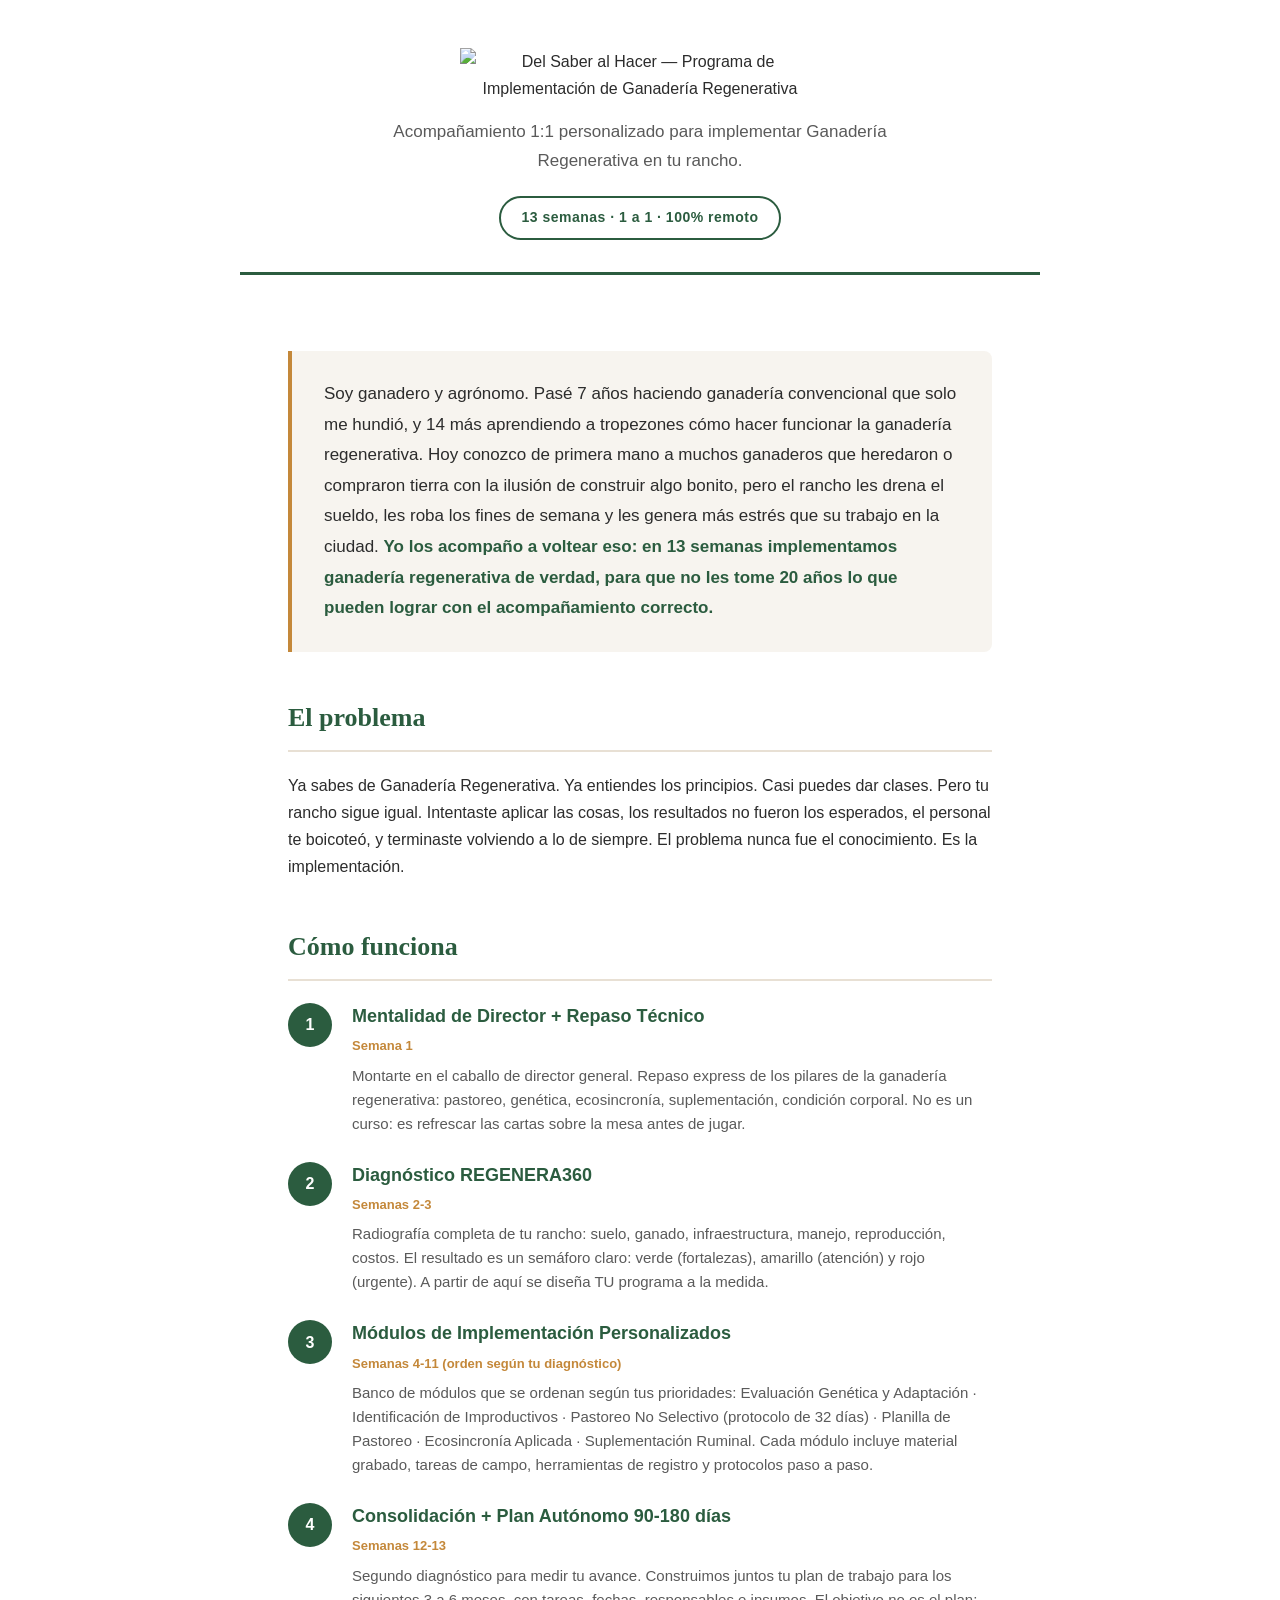
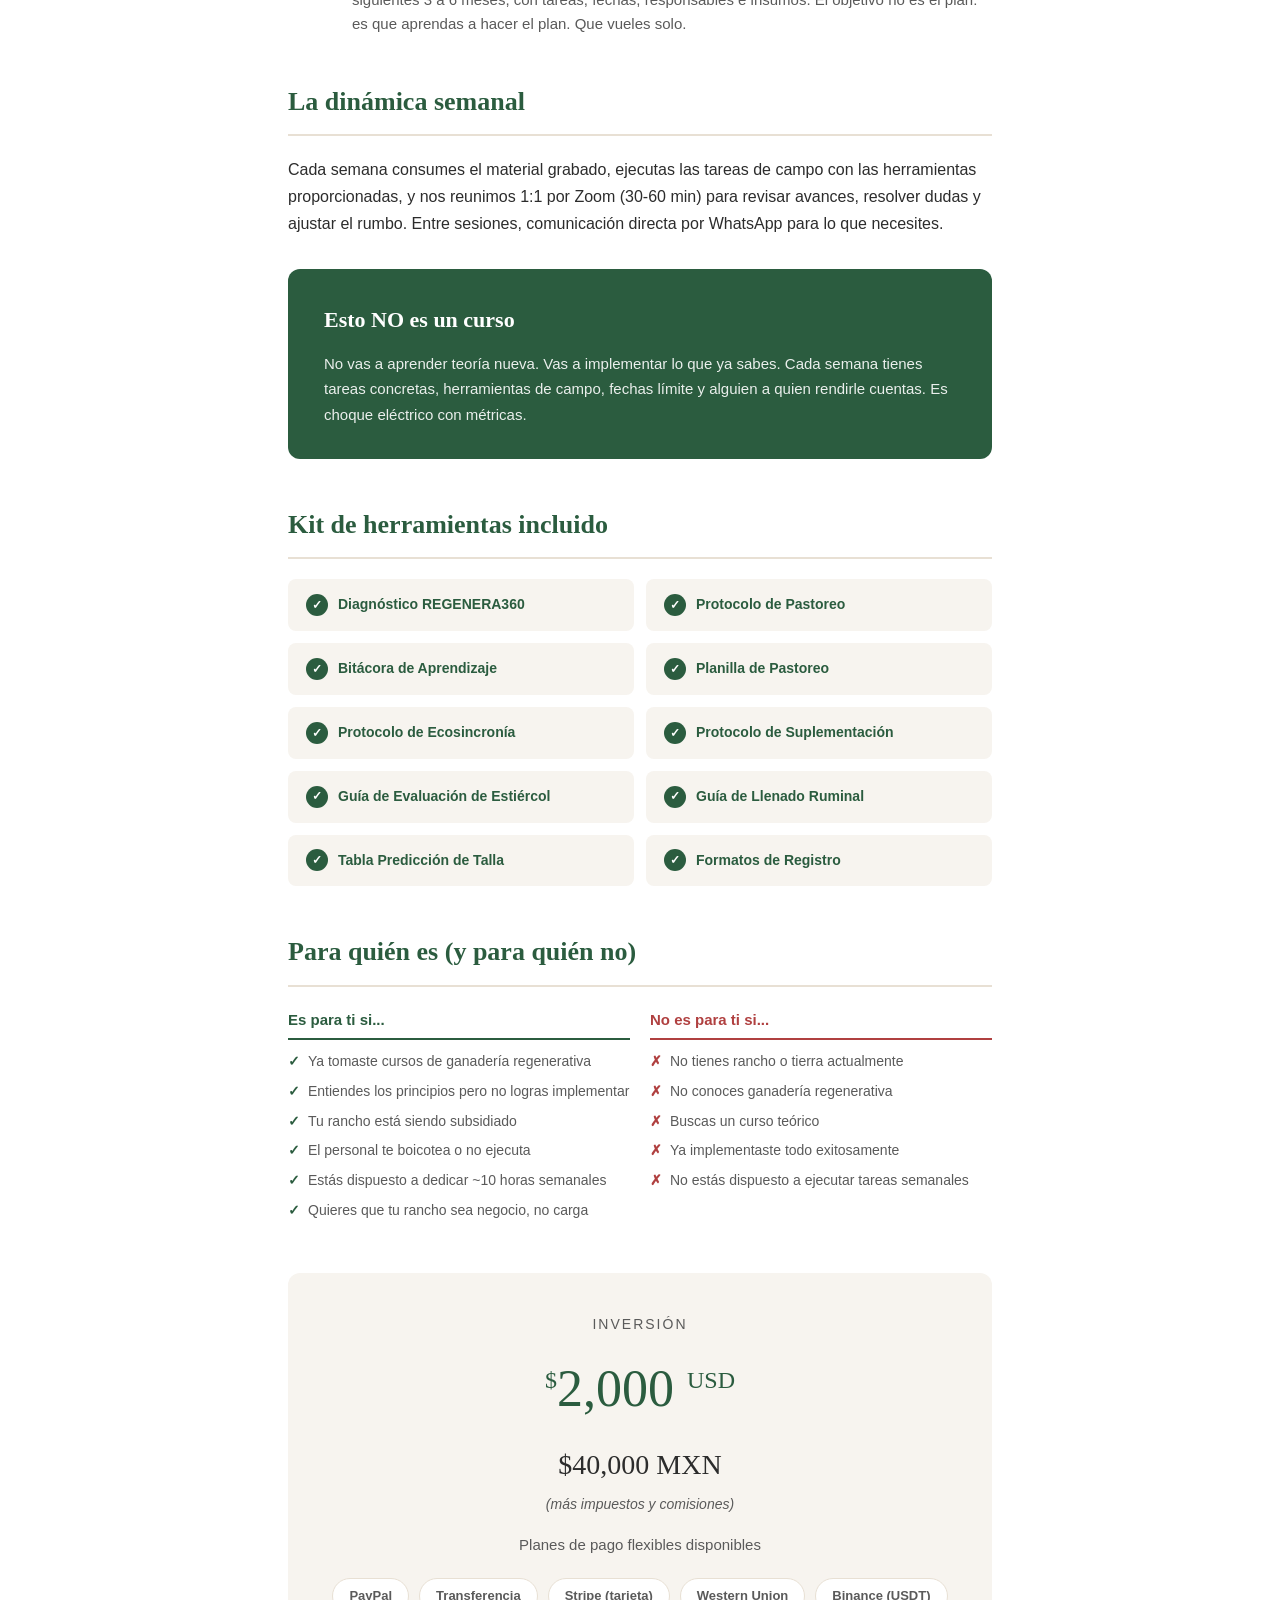
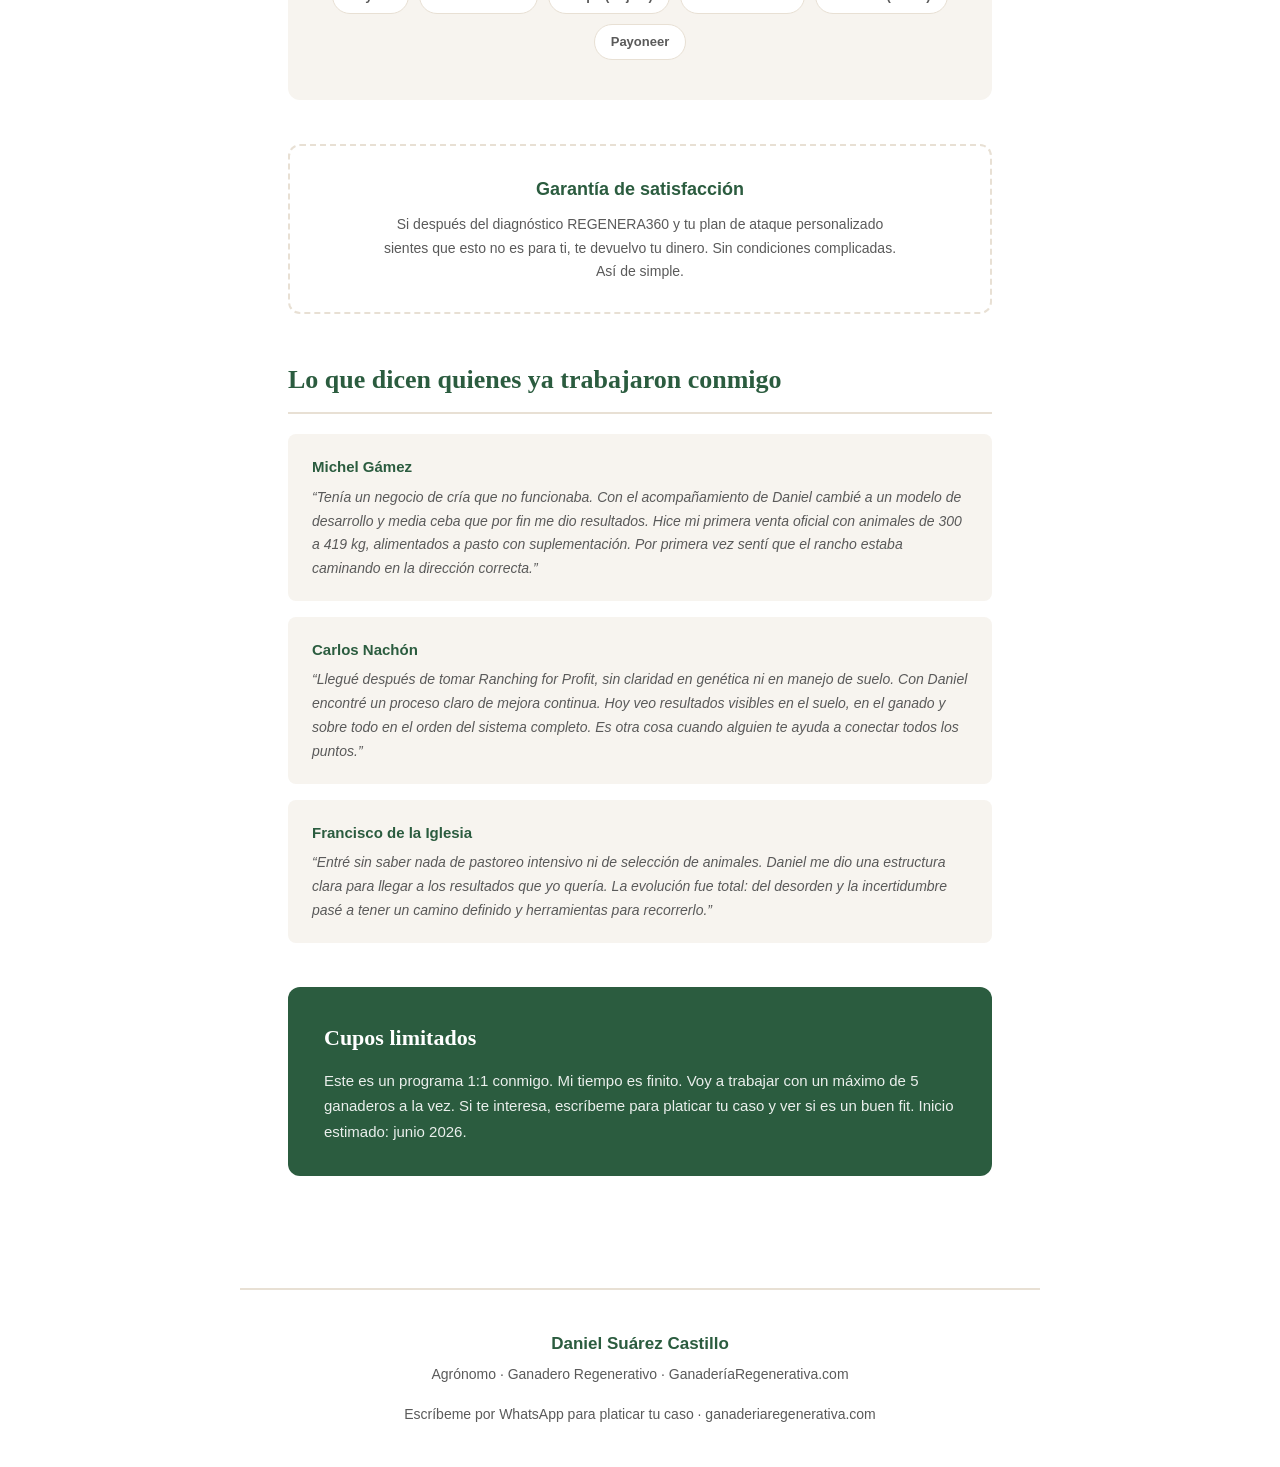
==== index.html @ 7843f55e "Rename Del_Saber_al_Hacer_Resumen_Programa.html to index.html" ====
<!DOCTYPE html>
<html lang="es">
<head>
<meta charset="UTF-8">
<meta name="viewport" content="width=device-width, initial-scale=1.0">
<title>Del Saber al Hacer — Resumen del Programa</title>
<style>
  :root {
    --green: #2B5C3F;
    --green-light: #3A7A54;
    --cream: #F7F4EF;
    --warm: #E8E0D4;
    --text: #2C2C2C;
    --text-light: #5A5A5A;
    --accent: #C4883A;
  }

  * { margin: 0; padding: 0; box-sizing: border-box; }

  body {
    font-family: 'Helvetica Neue', Helvetica, Arial, sans-serif;
    background: #fff;
    color: var(--text);
    line-height: 1.7;
    max-width: 800px;
    margin: 0 auto;
  }

  .hero {
    background: white;
    color: var(--text);
    padding: 48px 48px 32px;
    text-align: center;
    position: relative;
    overflow: hidden;
    border-bottom: 3px solid var(--green);
  }

  .hero-logo {
    margin-bottom: 16px;
  }

  .hero-logo img {
    max-width: 360px;
    width: 100%;
    height: auto;
  }

  .hero .subtitle {
    font-size: 17px;
    font-weight: 300;
    color: var(--text-light);
    max-width: 520px;
    margin: 0 auto;
  }

  .hero .badge {
    display: inline-block;
    margin-top: 20px;
    padding: 8px 20px;
    border: 2px solid var(--green);
    border-radius: 100px;
    font-size: 14px;
    font-weight: 600;
    letter-spacing: 0.5px;
    color: var(--green);
  }

  .content { padding: 48px; }

  h2 {
    font-family: Georgia, 'Times New Roman', serif;
    font-size: 26px;
    color: var(--green);
    margin-bottom: 20px;
    padding-bottom: 10px;
    border-bottom: 2px solid var(--warm);
  }

  .section { margin-bottom: 44px; }

  .pitch {
    background: var(--cream);
    border-left: 4px solid var(--accent);
    padding: 28px 32px;
    margin: 28px 0;
    border-radius: 0 8px 8px 0;
    font-size: 17px;
    line-height: 1.8;
    color: var(--text);
  }

  .pitch strong { color: var(--green); }

  .module {
    display: flex;
    gap: 20px;
    margin-bottom: 24px;
    align-items: flex-start;
  }

  .module-num {
    flex-shrink: 0;
    width: 44px;
    height: 44px;
    background: var(--green);
    color: white;
    border-radius: 50%;
    display: flex;
    align-items: center;
    justify-content: center;
    font-weight: 700;
    font-size: 16px;
    margin-top: 2px;
  }

  .module-content h3 { font-size: 18px; font-weight: 700; color: var(--green); margin-bottom: 4px; }
  .module-content .weeks { font-size: 13px; color: var(--accent); font-weight: 600; margin-bottom: 6px; }
  .module-content p { font-size: 15px; color: var(--text-light); line-height: 1.6; }

  .tools-grid { display: grid; grid-template-columns: 1fr 1fr; gap: 12px; margin-top: 16px; }

  .tool-item {
    background: var(--cream);
    padding: 14px 18px;
    border-radius: 8px;
    font-size: 14px;
    font-weight: 600;
    color: var(--green);
    display: flex;
    align-items: center;
    gap: 10px;
  }

  .tool-item::before {
    content: '✓';
    flex-shrink: 0;
    width: 22px;
    height: 22px;
    background: var(--green);
    color: white;
    border-radius: 50%;
    display: flex;
    align-items: center;
    justify-content: center;
    font-size: 12px;
  }

  .highlight-box {
    background: var(--green);
    color: white;
    padding: 32px 36px;
    border-radius: 12px;
    margin: 32px 0;
  }

  .highlight-box h3 { font-family: Georgia, 'Times New Roman', serif; font-size: 22px; margin-bottom: 12px; }
  .highlight-box p { font-size: 15px; line-height: 1.7; opacity: 0.9; }

  .price-section {
    text-align: center;
    padding: 40px 32px;
    background: var(--cream);
    border-radius: 12px;
    margin: 32px 0;
  }

  .price-section .label { font-size: 14px; text-transform: uppercase; letter-spacing: 2px; color: var(--text-light); margin-bottom: 8px; }
  .price-section .price { font-family: Georgia, 'Times New Roman', serif; font-size: 52px; color: var(--green); margin-bottom: 8px; }
  .price-section .price span { font-size: 24px; vertical-align: super; }
  .price-section .price-alt { font-family: Georgia, 'Times New Roman', serif; font-size: 28px; color: var(--text); margin-bottom: 4px; }
  .price-section .note-tax { font-size: 14px; color: var(--text-light); font-style: italic; margin-bottom: 16px; }
  .price-section .note { font-size: 15px; color: var(--text-light); margin-bottom: 20px; }

  .payment-methods { display: flex; flex-wrap: wrap; justify-content: center; gap: 10px; margin-top: 16px; }
  .payment-methods span { background: white; padding: 6px 16px; border-radius: 100px; font-size: 13px; font-weight: 600; color: var(--text-light); border: 1px solid var(--warm); }

  .guarantee { text-align: center; padding: 28px; border: 2px dashed var(--warm); border-radius: 12px; margin: 28px 0; }
  .guarantee h3 { color: var(--green); font-size: 18px; margin-bottom: 8px; }
  .guarantee p { font-size: 14px; color: var(--text-light); max-width: 520px; margin: 0 auto; }

  .testimonial { padding: 20px 24px; background: var(--cream); border-radius: 8px; margin-bottom: 16px; }
  .testimonial .name { font-weight: 700; color: var(--green); margin-bottom: 6px; font-size: 15px; }
  .testimonial p { font-size: 14px; color: var(--text-light); font-style: italic; line-height: 1.7; }

  .footer { text-align: center; padding: 40px 48px; border-top: 2px solid var(--warm); margin-top: 20px; }
  .footer .author { font-weight: 700; font-size: 17px; color: var(--green); }
  .footer .role { font-size: 14px; color: var(--text-light); margin-top: 4px; }
  .footer .contact { margin-top: 16px; font-size: 14px; color: var(--text-light); }

  .for-whom { display: grid; grid-template-columns: 1fr 1fr; gap: 20px; margin-top: 16px; }
  .for-whom-col h4 { font-size: 15px; font-weight: 700; margin-bottom: 10px; padding-bottom: 6px; }
  .for-whom-col.yes h4 { color: var(--green); border-bottom: 2px solid var(--green); }
  .for-whom-col.no h4 { color: #B04040; border-bottom: 2px solid #B04040; }
  .for-whom-col li { font-size: 14px; color: var(--text-light); margin-bottom: 6px; list-style: none; padding-left: 20px; position: relative; }
  .for-whom-col.yes li::before { content: '✓'; position: absolute; left: 0; color: var(--green); font-weight: 700; }
  .for-whom-col.no li::before { content: '✗'; position: absolute; left: 0; color: #B04040; font-weight: 700; }
</style>
</head>
<body>

<div class="hero">
  <div class="hero-logo">
    <img src="logo_del_saber_al_hacer.jpg" alt="Del Saber al Hacer — Programa de Implementación de Ganadería Regenerativa">
  </div>
  <div class="subtitle">Acompañamiento 1:1 personalizado para implementar Ganadería Regenerativa en tu rancho.</div>
  <div class="badge">13 semanas · 1 a 1 · 100% remoto</div>
</div>

<div class="content">

  <div class="section">
    <div class="pitch">
      Soy ganadero y agrónomo. Pasé 7 años haciendo ganadería convencional que solo me hundió, y 14 más aprendiendo a tropezones cómo hacer funcionar la ganadería regenerativa. Hoy conozco de primera mano a muchos ganaderos que heredaron o compraron tierra con la ilusión de construir algo bonito, pero el rancho les drena el sueldo, les roba los fines de semana y les genera más estrés que su trabajo en la ciudad. <strong>Yo los acompaño a voltear eso: en 13 semanas implementamos ganadería regenerativa de verdad, para que no les tome 20 años lo que pueden lograr con el acompañamiento correcto.</strong>
    </div>
  </div>

  <div class="section">
    <h2>El problema</h2>
    <p>Ya sabes de Ganadería Regenerativa. Ya entiendes los principios. Casi puedes dar clases. Pero tu rancho sigue igual. Intentaste aplicar las cosas, los resultados no fueron los esperados, el personal te boicoteó, y terminaste volviendo a lo de siempre. El problema nunca fue el conocimiento. Es la implementación.</p>
  </div>

  <div class="section">
    <h2>Cómo funciona</h2>

    <div class="module">
      <div class="module-num">1</div>
      <div class="module-content">
        <h3>Mentalidad de Director + Repaso Técnico</h3>
        <div class="weeks">Semana 1</div>
        <p>Montarte en el caballo de director general. Repaso express de los pilares de la ganadería regenerativa: pastoreo, genética, ecosincronía, suplementación, condición corporal. No es un curso: es refrescar las cartas sobre la mesa antes de jugar.</p>
      </div>
    </div>

    <div class="module">
      <div class="module-num">2</div>
      <div class="module-content">
        <h3>Diagnóstico REGENERA360</h3>
        <div class="weeks">Semanas 2-3</div>
        <p>Radiografía completa de tu rancho: suelo, ganado, infraestructura, manejo, reproducción, costos. El resultado es un semáforo claro: verde (fortalezas), amarillo (atención) y rojo (urgente). A partir de aquí se diseña TU programa a la medida.</p>
      </div>
    </div>

    <div class="module">
      <div class="module-num">3</div>
      <div class="module-content">
        <h3>Módulos de Implementación Personalizados</h3>
        <div class="weeks">Semanas 4-11 (orden según tu diagnóstico)</div>
        <p>Banco de módulos que se ordenan según tus prioridades: Evaluación Genética y Adaptación · Identificación de Improductivos · Pastoreo No Selectivo (protocolo de 32 días) · Planilla de Pastoreo · Ecosincronía Aplicada · Suplementación Ruminal. Cada módulo incluye material grabado, tareas de campo, herramientas de registro y protocolos paso a paso.</p>
      </div>
    </div>

    <div class="module">
      <div class="module-num">4</div>
      <div class="module-content">
        <h3>Consolidación + Plan Autónomo 90-180 días</h3>
        <div class="weeks">Semanas 12-13</div>
        <p>Segundo diagnóstico para medir tu avance. Construimos juntos tu plan de trabajo para los siguientes 3 a 6 meses, con tareas, fechas, responsables e insumos. El objetivo no es el plan: es que aprendas a hacer el plan. Que vueles solo.</p>
      </div>
    </div>
  </div>

  <div class="section">
    <h2>La dinámica semanal</h2>
    <p style="margin-bottom:16px;">Cada semana consumes el material grabado, ejecutas las tareas de campo con las herramientas proporcionadas, y nos reunimos 1:1 por Zoom (30-60 min) para revisar avances, resolver dudas y ajustar el rumbo. Entre sesiones, comunicación directa por WhatsApp para lo que necesites.</p>
    
    <div class="highlight-box">
      <h3>Esto NO es un curso</h3>
      <p>No vas a aprender teoría nueva. Vas a implementar lo que ya sabes. Cada semana tienes tareas concretas, herramientas de campo, fechas límite y alguien a quien rendirle cuentas. Es choque eléctrico con métricas.</p>
    </div>
  </div>

  <div class="section">
    <h2>Kit de herramientas incluido</h2>
    <div class="tools-grid">
      <div class="tool-item">Diagnóstico REGENERA360</div>
      <div class="tool-item">Protocolo de Pastoreo</div>
      <div class="tool-item">Bitácora de Aprendizaje</div>
      <div class="tool-item">Planilla de Pastoreo</div>
      <div class="tool-item">Protocolo de Ecosincronía</div>
      <div class="tool-item">Protocolo de Suplementación</div>
      <div class="tool-item">Guía de Evaluación de Estiércol</div>
      <div class="tool-item">Guía de Llenado Ruminal</div>
      <div class="tool-item">Tabla Predicción de Talla</div>
      <div class="tool-item">Formatos de Registro</div>
    </div>
  </div>

  <div class="section">
    <h2>Para quién es (y para quién no)</h2>
    <div class="for-whom">
      <div class="for-whom-col yes">
        <h4>Es para ti si...</h4>
        <ul>
          <li>Ya tomaste cursos de ganadería regenerativa</li>
          <li>Entiendes los principios pero no logras implementar</li>
          <li>Tu rancho está siendo subsidiado</li>
          <li>El personal te boicotea o no ejecuta</li>
          <li>Estás dispuesto a dedicar ~10 horas semanales</li>
          <li>Quieres que tu rancho sea negocio, no carga</li>
        </ul>
      </div>
      <div class="for-whom-col no">
        <h4>No es para ti si...</h4>
        <ul>
          <li>No tienes rancho o tierra actualmente</li>
          <li>No conoces ganadería regenerativa</li>
          <li>Buscas un curso teórico</li>
          <li>Ya implementaste todo exitosamente</li>
          <li>No estás dispuesto a ejecutar tareas semanales</li>
        </ul>
      </div>
    </div>
  </div>

  <div class="section">
    <div class="price-section">
      <div class="label">Inversión</div>
      <div class="price"><span>$</span>2,000 <span>USD</span></div>
      <div class="price-alt">$40,000 MXN</div>
      <div class="note-tax">(más impuestos y comisiones)</div>
      <div class="note">Planes de pago flexibles disponibles</div>
      <div class="payment-methods">
        <span>PayPal</span>
        <span>Transferencia</span>
        <span>Stripe (tarjeta)</span>
        <span>Western Union</span>
        <span>Binance (USDT)</span>
        <span>Payoneer</span>
      </div>
    </div>
  </div>

  <div class="section">
    <div class="guarantee">
      <h3>Garantía de satisfacción</h3>
      <p>Si después del diagnóstico REGENERA360 y tu plan de ataque personalizado sientes que esto no es para ti, te devuelvo tu dinero. Sin condiciones complicadas. Así de simple.</p>
    </div>
  </div>

  <div class="section">
    <h2>Lo que dicen quienes ya trabajaron conmigo</h2>
    <div class="testimonial">
      <div class="name">Michel Gámez</div>
      <p>&ldquo;Tenía un negocio de cría que no funcionaba. Con el acompañamiento de Daniel cambié a un modelo de desarrollo y media ceba que por fin me dio resultados. Hice mi primera venta oficial con animales de 300 a 419 kg, alimentados a pasto con suplementación. Por primera vez sentí que el rancho estaba caminando en la dirección correcta.&rdquo;</p>
    </div>
    <div class="testimonial">
      <div class="name">Carlos Nachón</div>
      <p>&ldquo;Llegué después de tomar Ranching for Profit, sin claridad en genética ni en manejo de suelo. Con Daniel encontré un proceso claro de mejora continua. Hoy veo resultados visibles en el suelo, en el ganado y sobre todo en el orden del sistema completo. Es otra cosa cuando alguien te ayuda a conectar todos los puntos.&rdquo;</p>
    </div>
    <div class="testimonial">
      <div class="name">Francisco de la Iglesia</div>
      <p>&ldquo;Entré sin saber nada de pastoreo intensivo ni de selección de animales. Daniel me dio una estructura clara para llegar a los resultados que yo quería. La evolución fue total: del desorden y la incertidumbre pasé a tener un camino definido y herramientas para recorrerlo.&rdquo;</p>
    </div>
  </div>

  <div class="section">
    <div class="highlight-box">
      <h3>Cupos limitados</h3>
      <p>Este es un programa 1:1 conmigo. Mi tiempo es finito. Voy a trabajar con un máximo de 5 ganaderos a la vez. Si te interesa, escríbeme para platicar tu caso y ver si es un buen fit. Inicio estimado: junio 2026.</p>
    </div>
  </div>

</div>

<div class="footer">
  <div class="author">Daniel Suárez Castillo</div>
  <div class="role">Agrónomo · Ganadero Regenerativo · GanaderíaRegenerativa.com</div>
  <div class="contact">Escríbeme por WhatsApp para platicar tu caso · ganaderiaregenerativa.com</div>
</div>

</body>
</html>
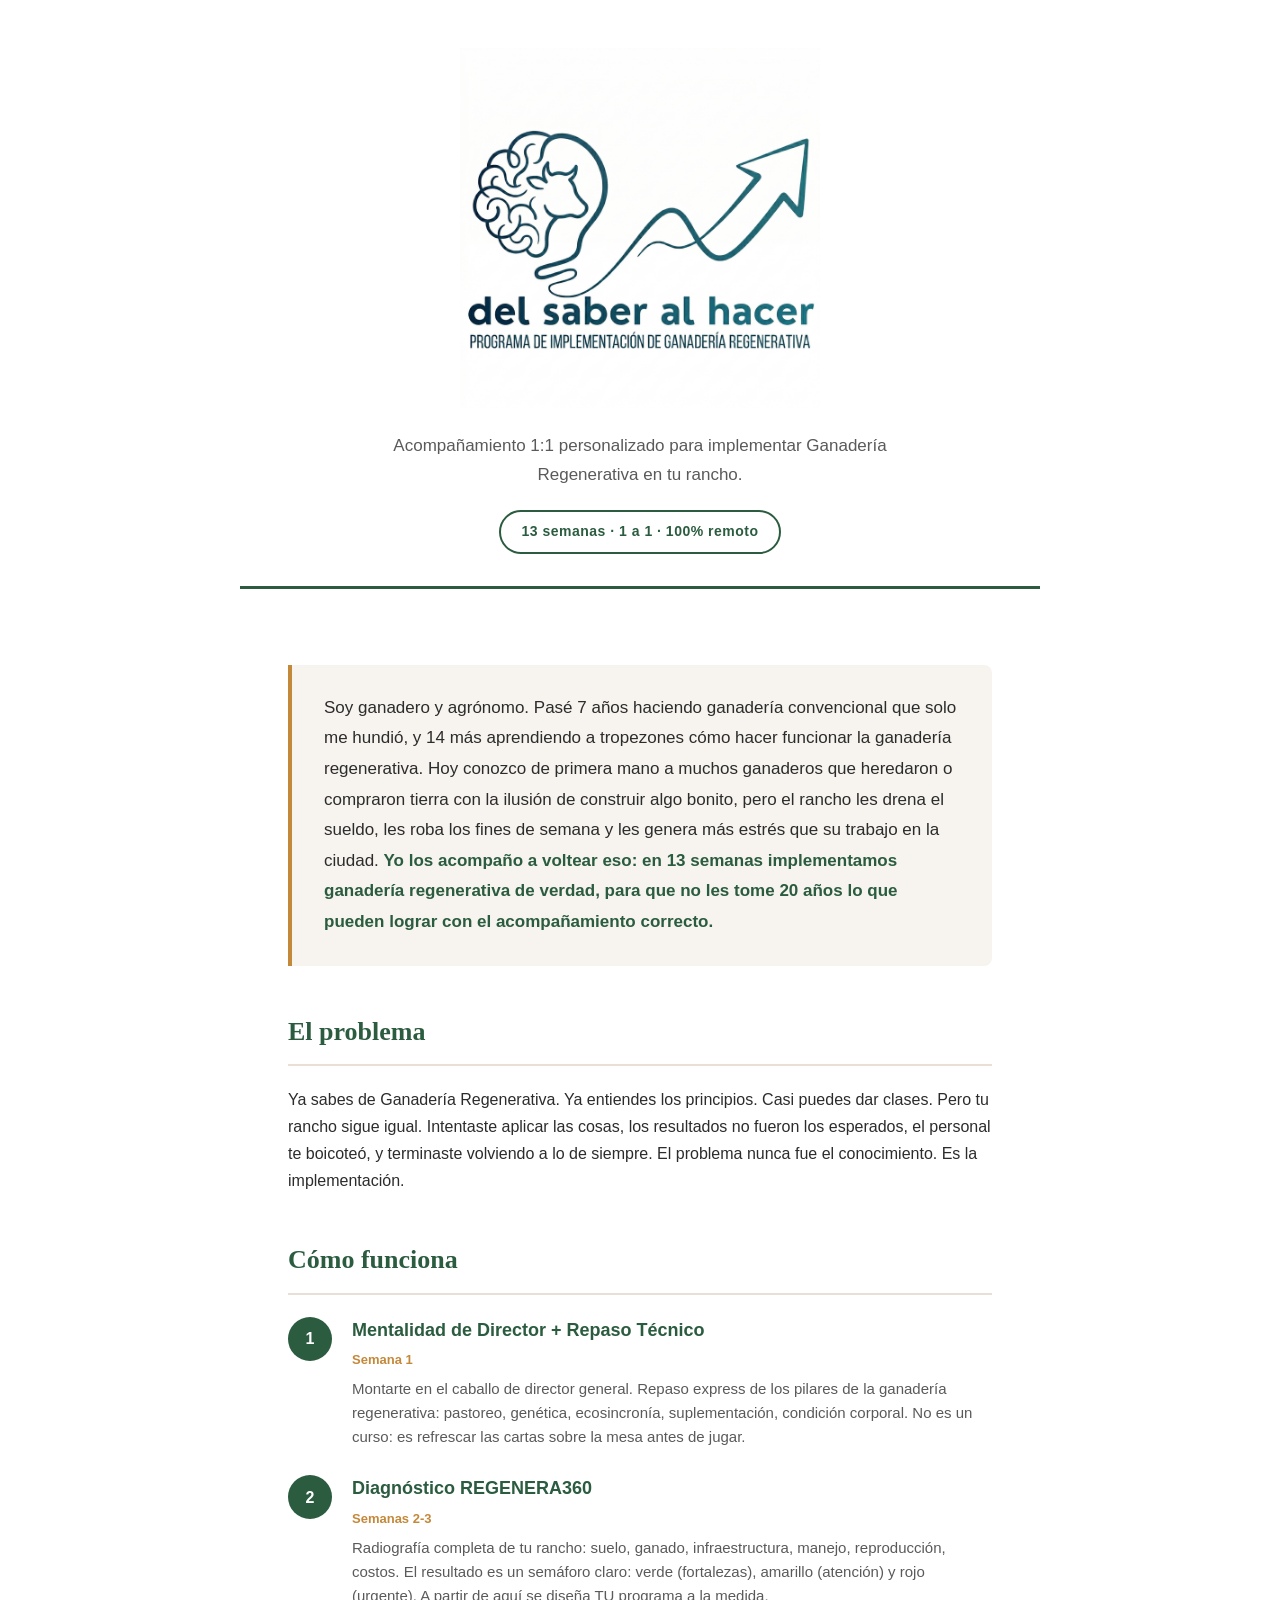
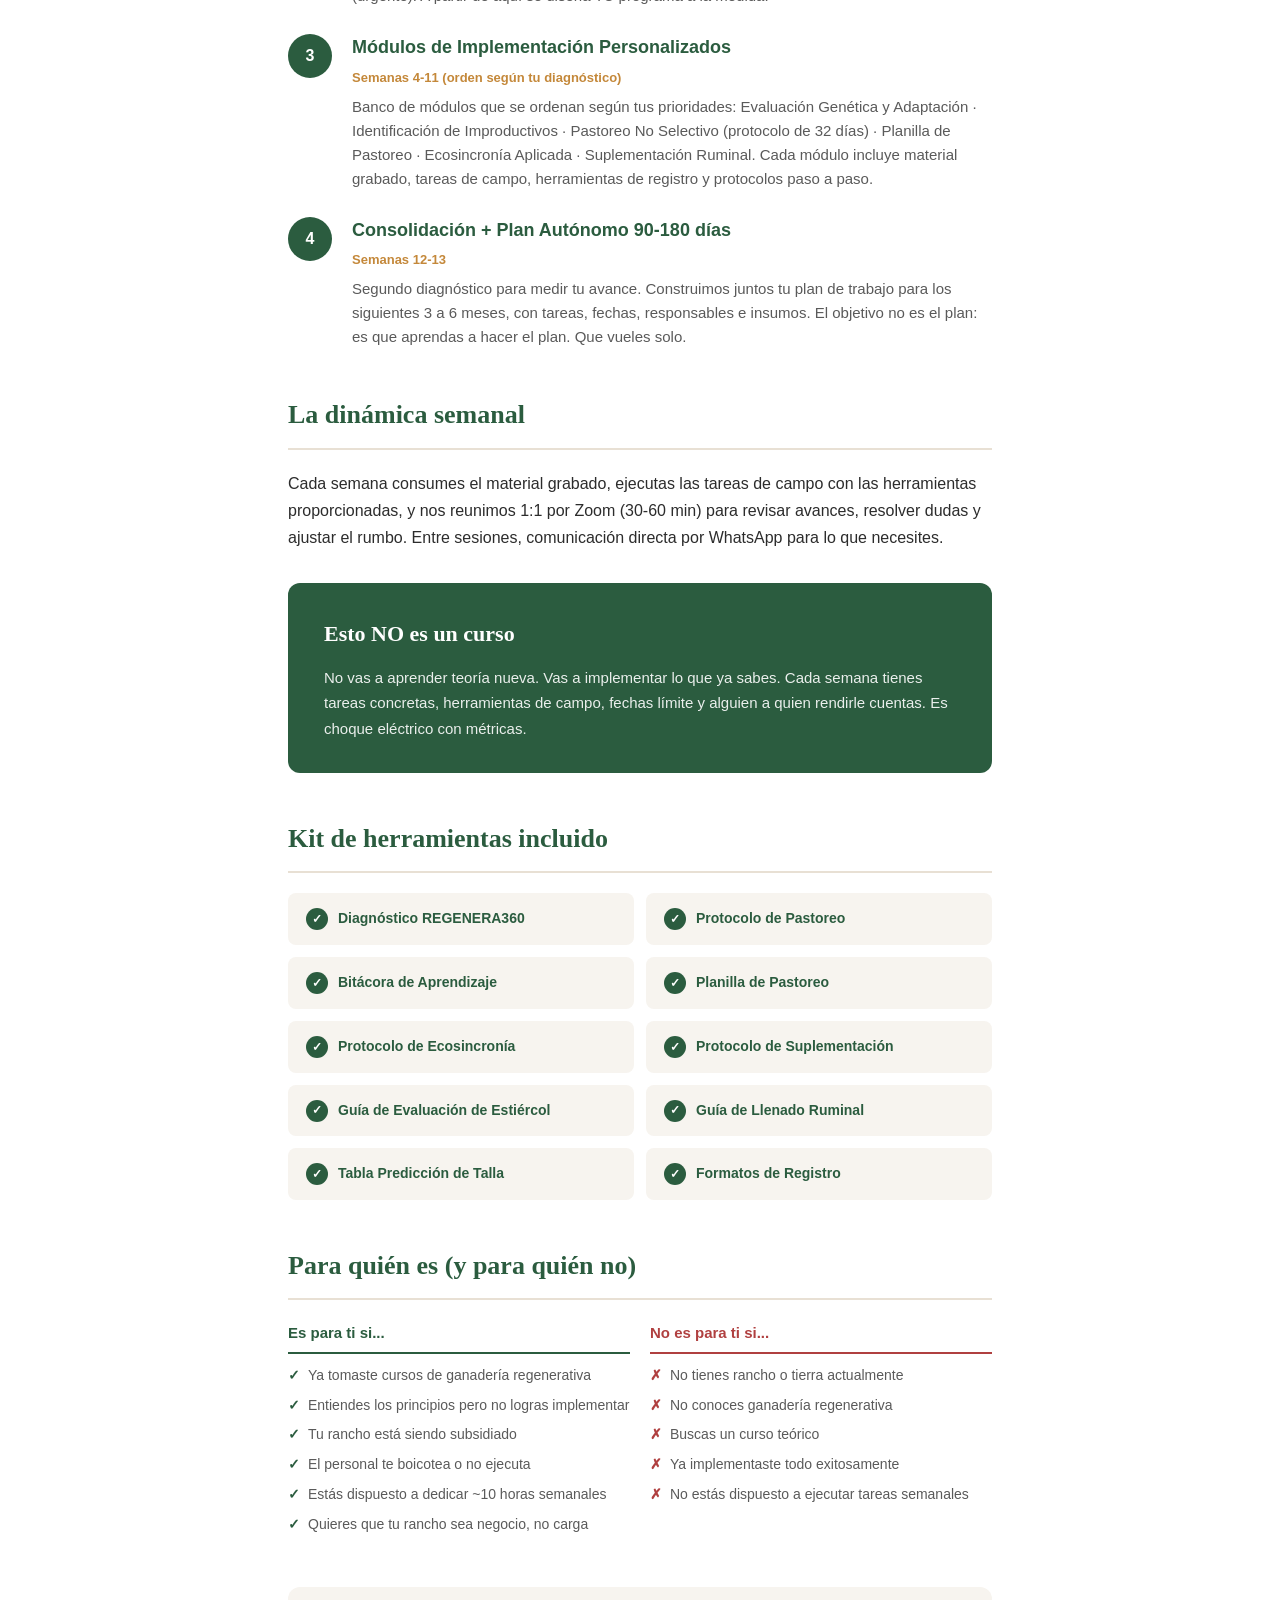
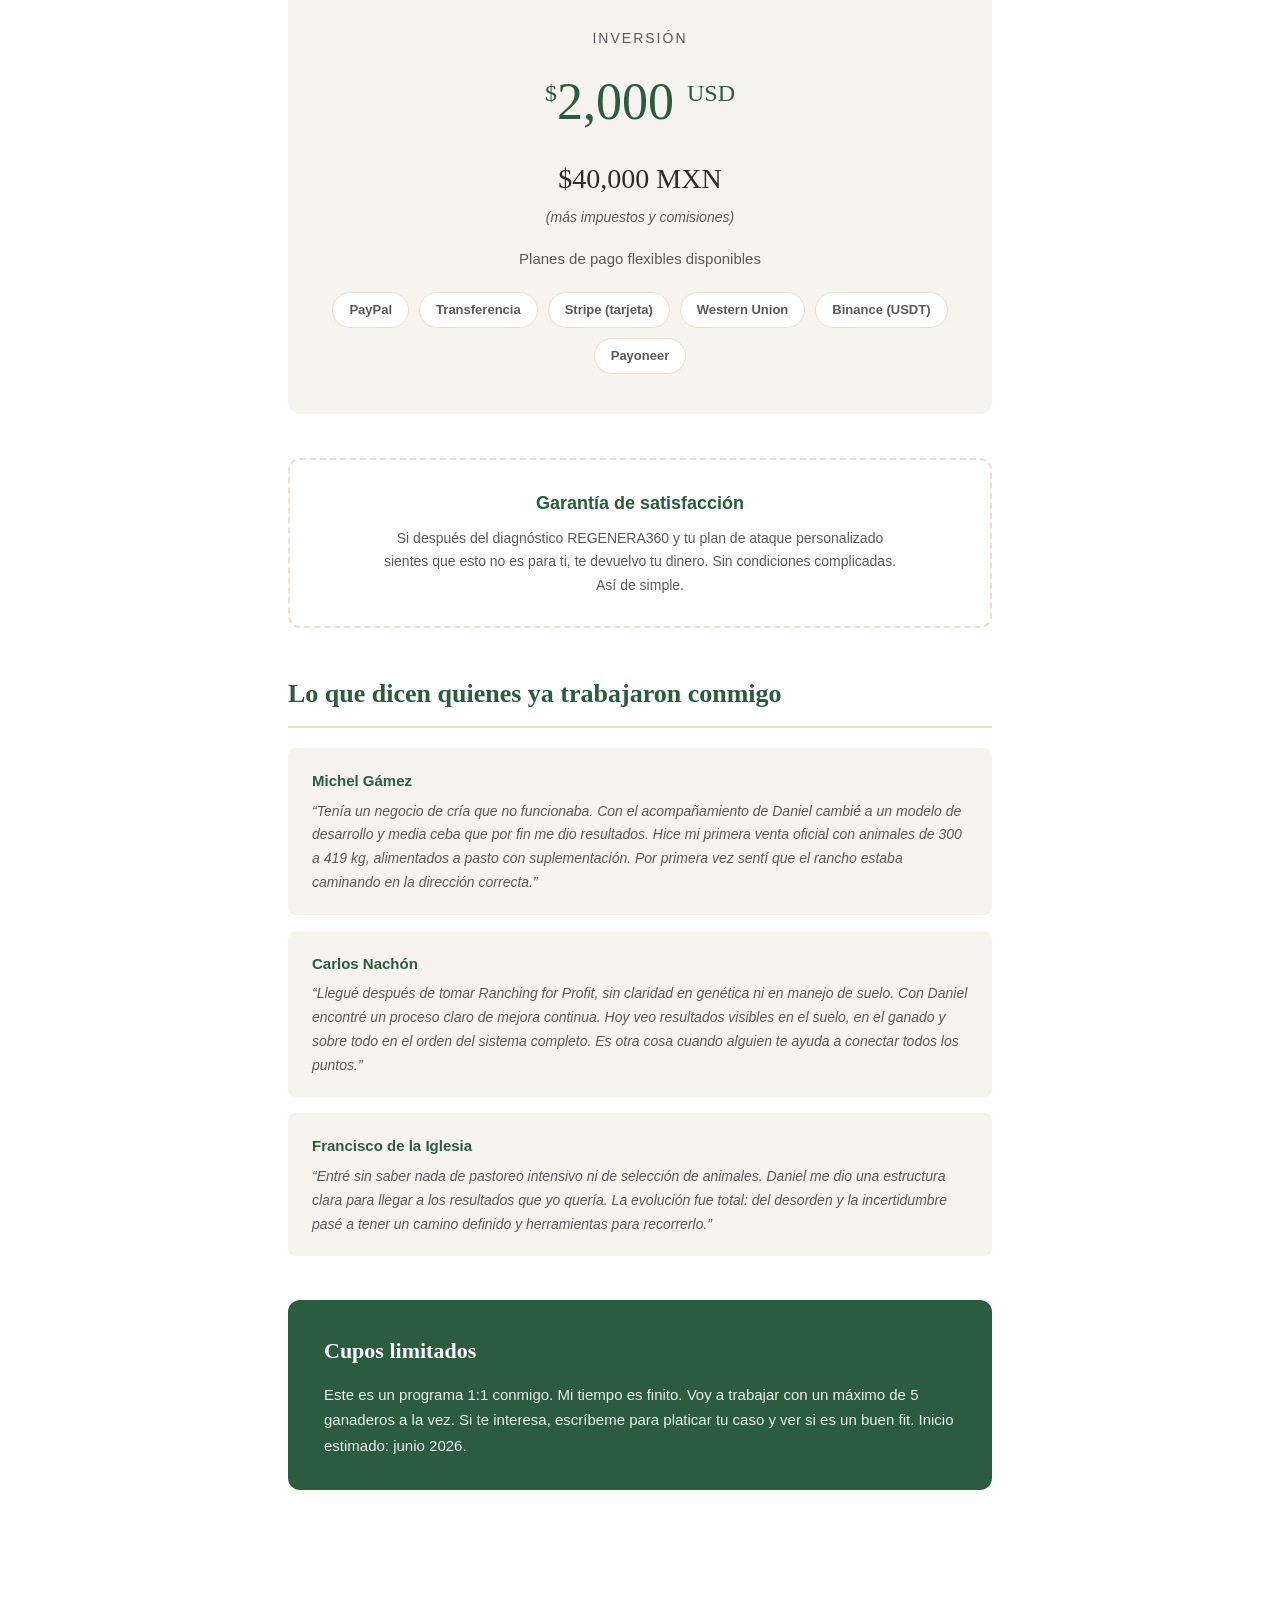
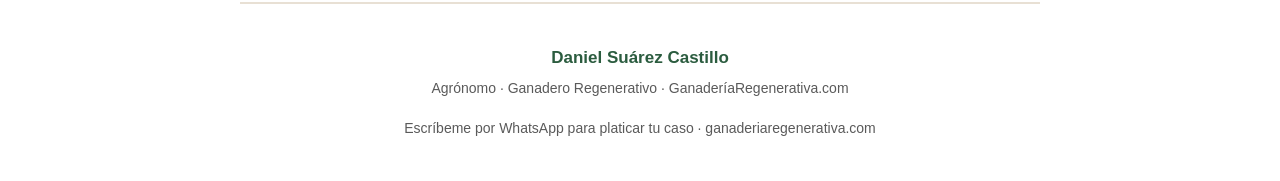
==== commit 2adc751e: "Actualizar logo del hero: usar PNG optimizado local (3.4MB → 481KB) Co-Authored-By: Claude Opus 4.6 " ====
--- a/index.html
+++ b/index.html
@@ -36,15 +36,8 @@
     border-bottom: 3px solid var(--green);
   }
 
-  .hero-logo {
-    margin-bottom: 16px;
-  }
-
-  .hero-logo img {
-    max-width: 360px;
-    width: 100%;
-    height: auto;
-  }
+  .hero-logo { margin-bottom: 16px; }
+  .hero-logo img { max-width: 360px; width: 100%; height: auto; }
 
   .hero .subtitle {
     font-size: 17px;
@@ -201,7 +194,7 @@
 
 <div class="hero">
   <div class="hero-logo">
-    <img src="logo_del_saber_al_hacer.jpg" alt="Del Saber al Hacer — Programa de Implementación de Ganadería Regenerativa">
+    <img src="logo-optimizado.png" alt="Del Saber al Hacer — Programa de Implementación de Ganadería Regenerativa">
   </div>
   <div class="subtitle">Acompañamiento 1:1 personalizado para implementar Ganadería Regenerativa en tu rancho.</div>
   <div class="badge">13 semanas · 1 a 1 · 100% remoto</div>
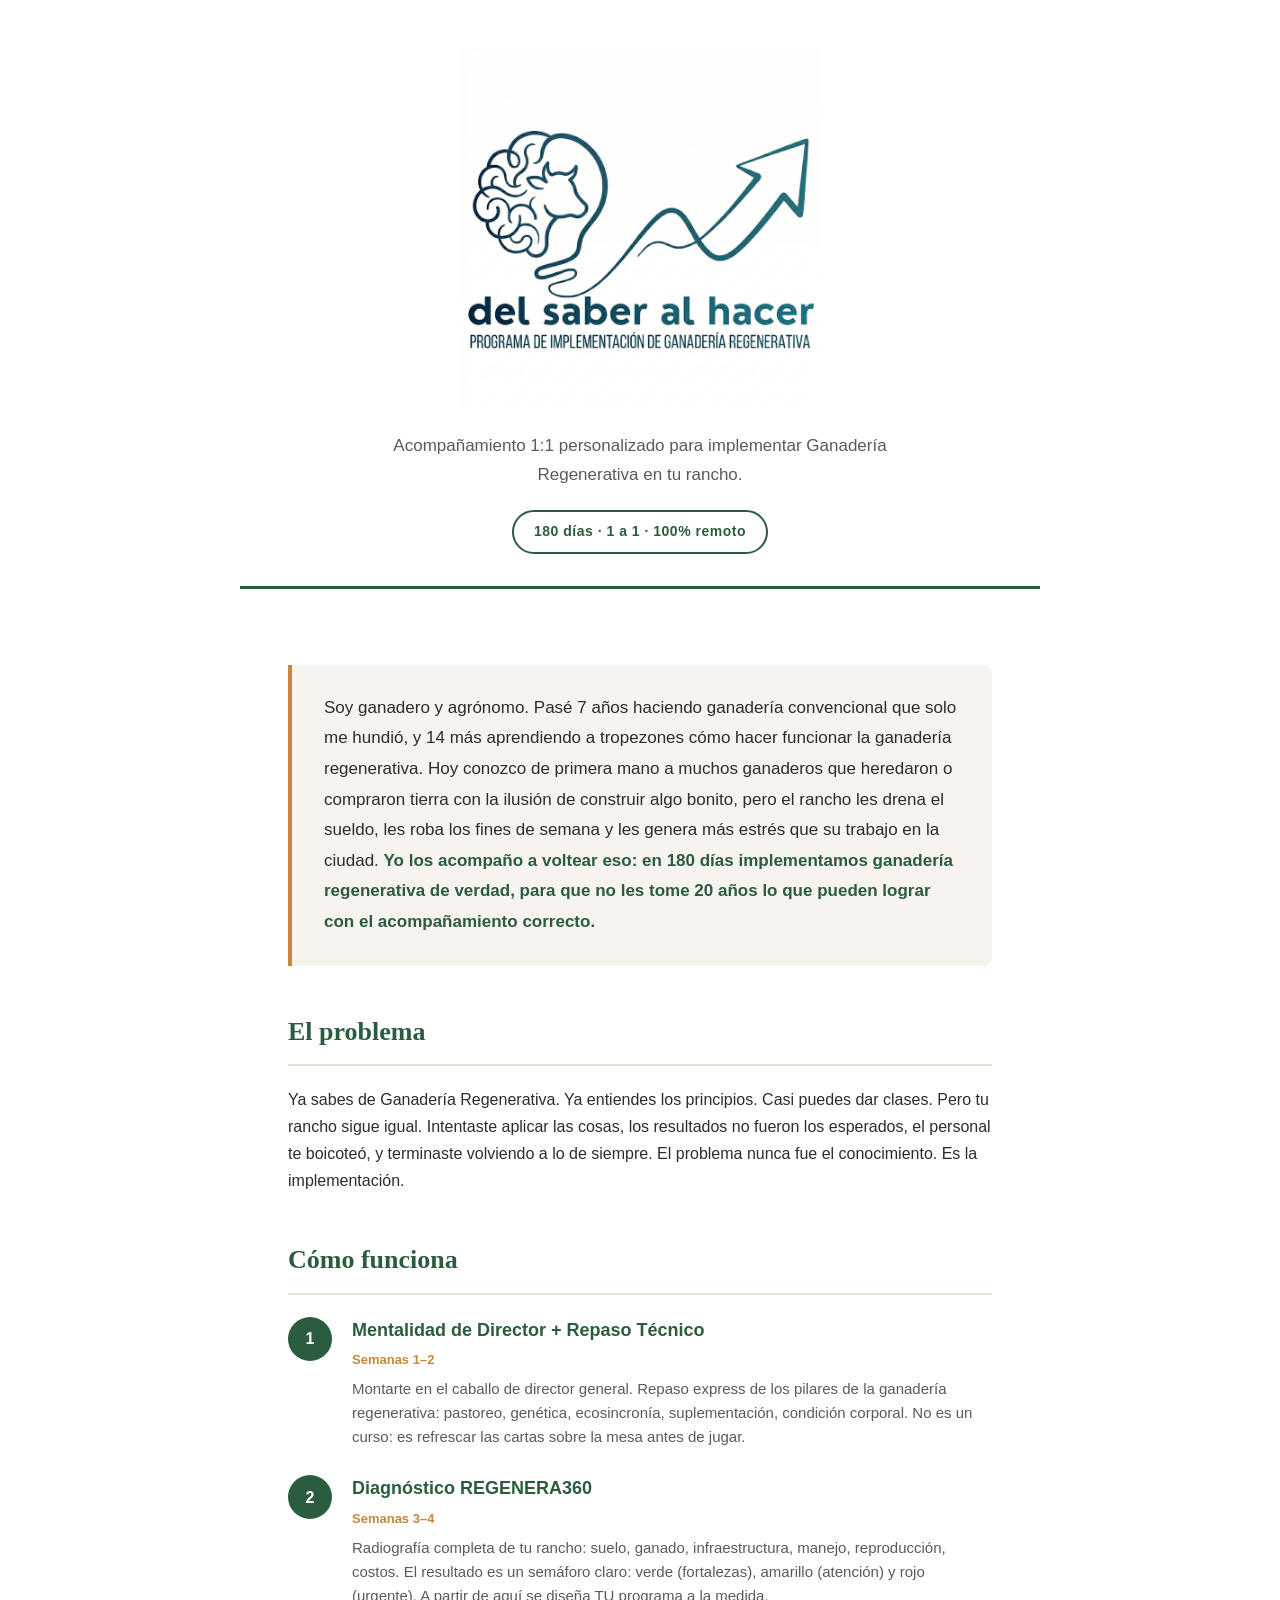
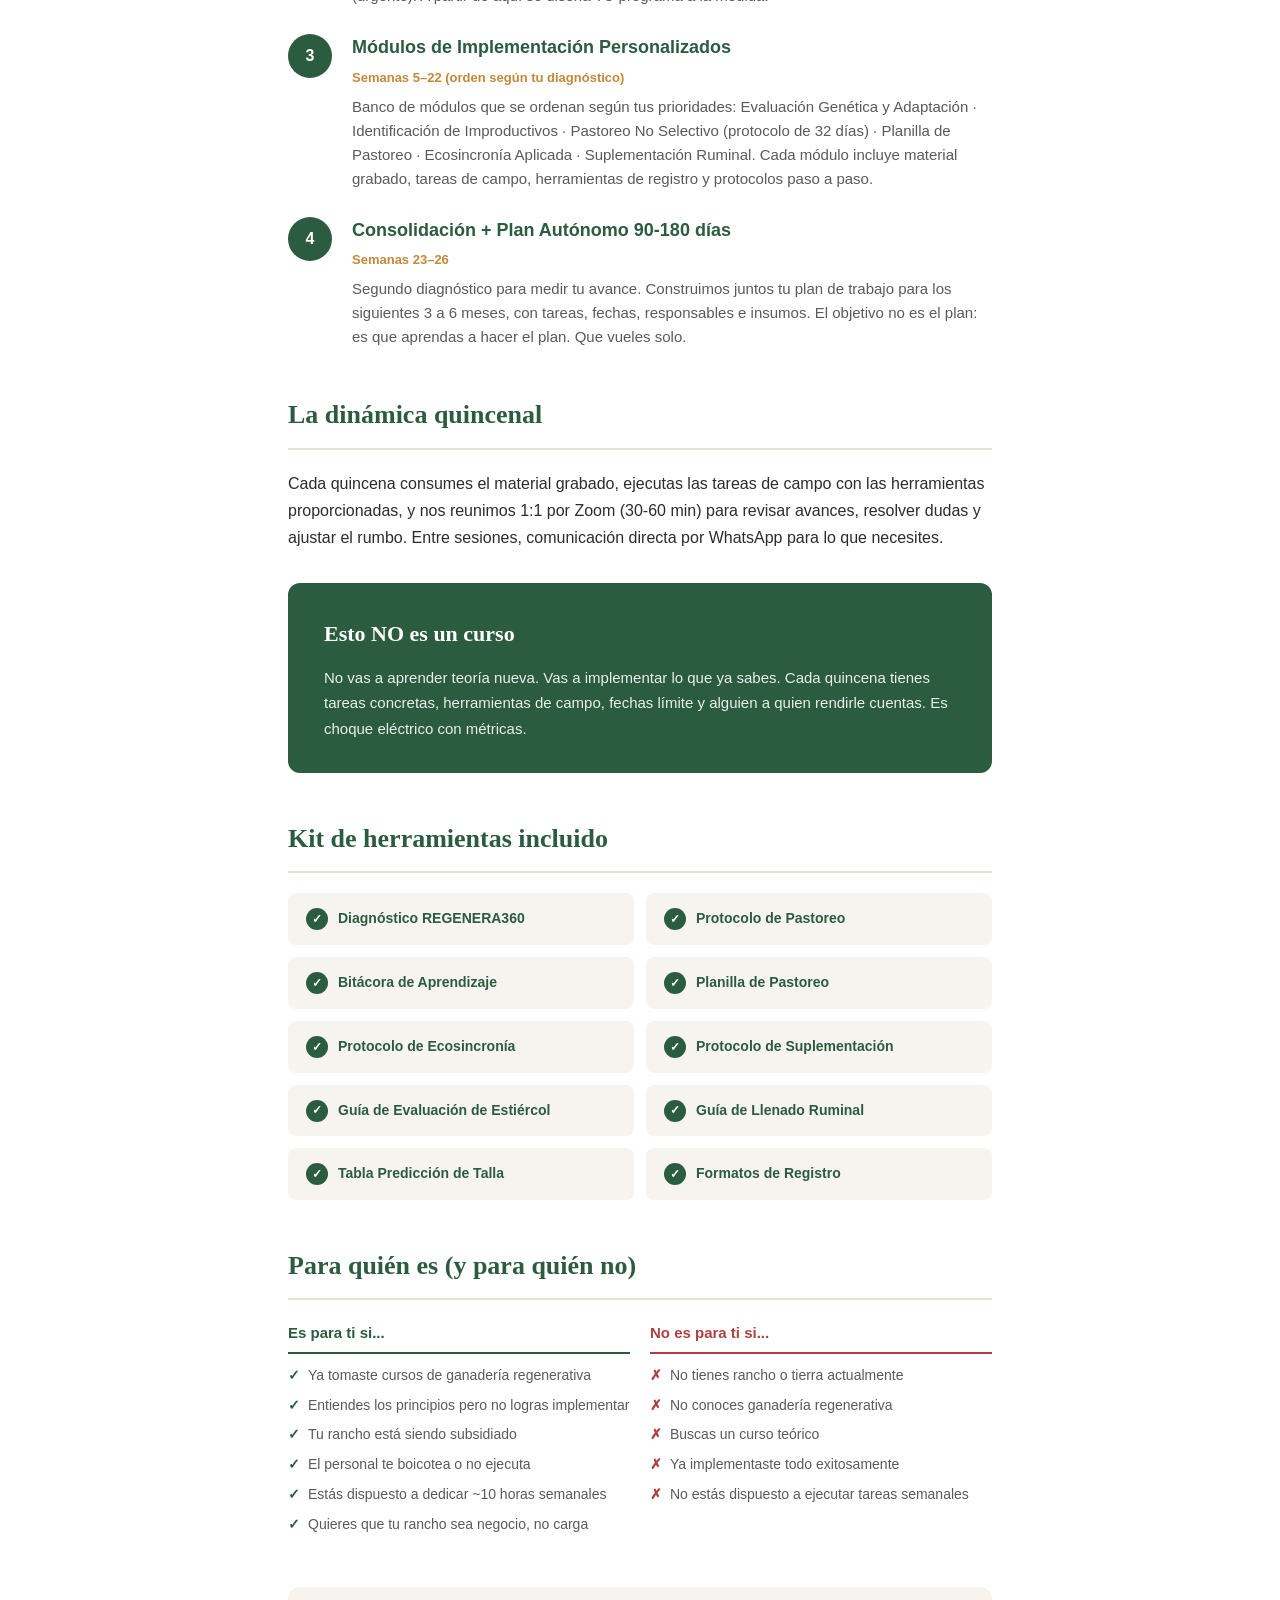
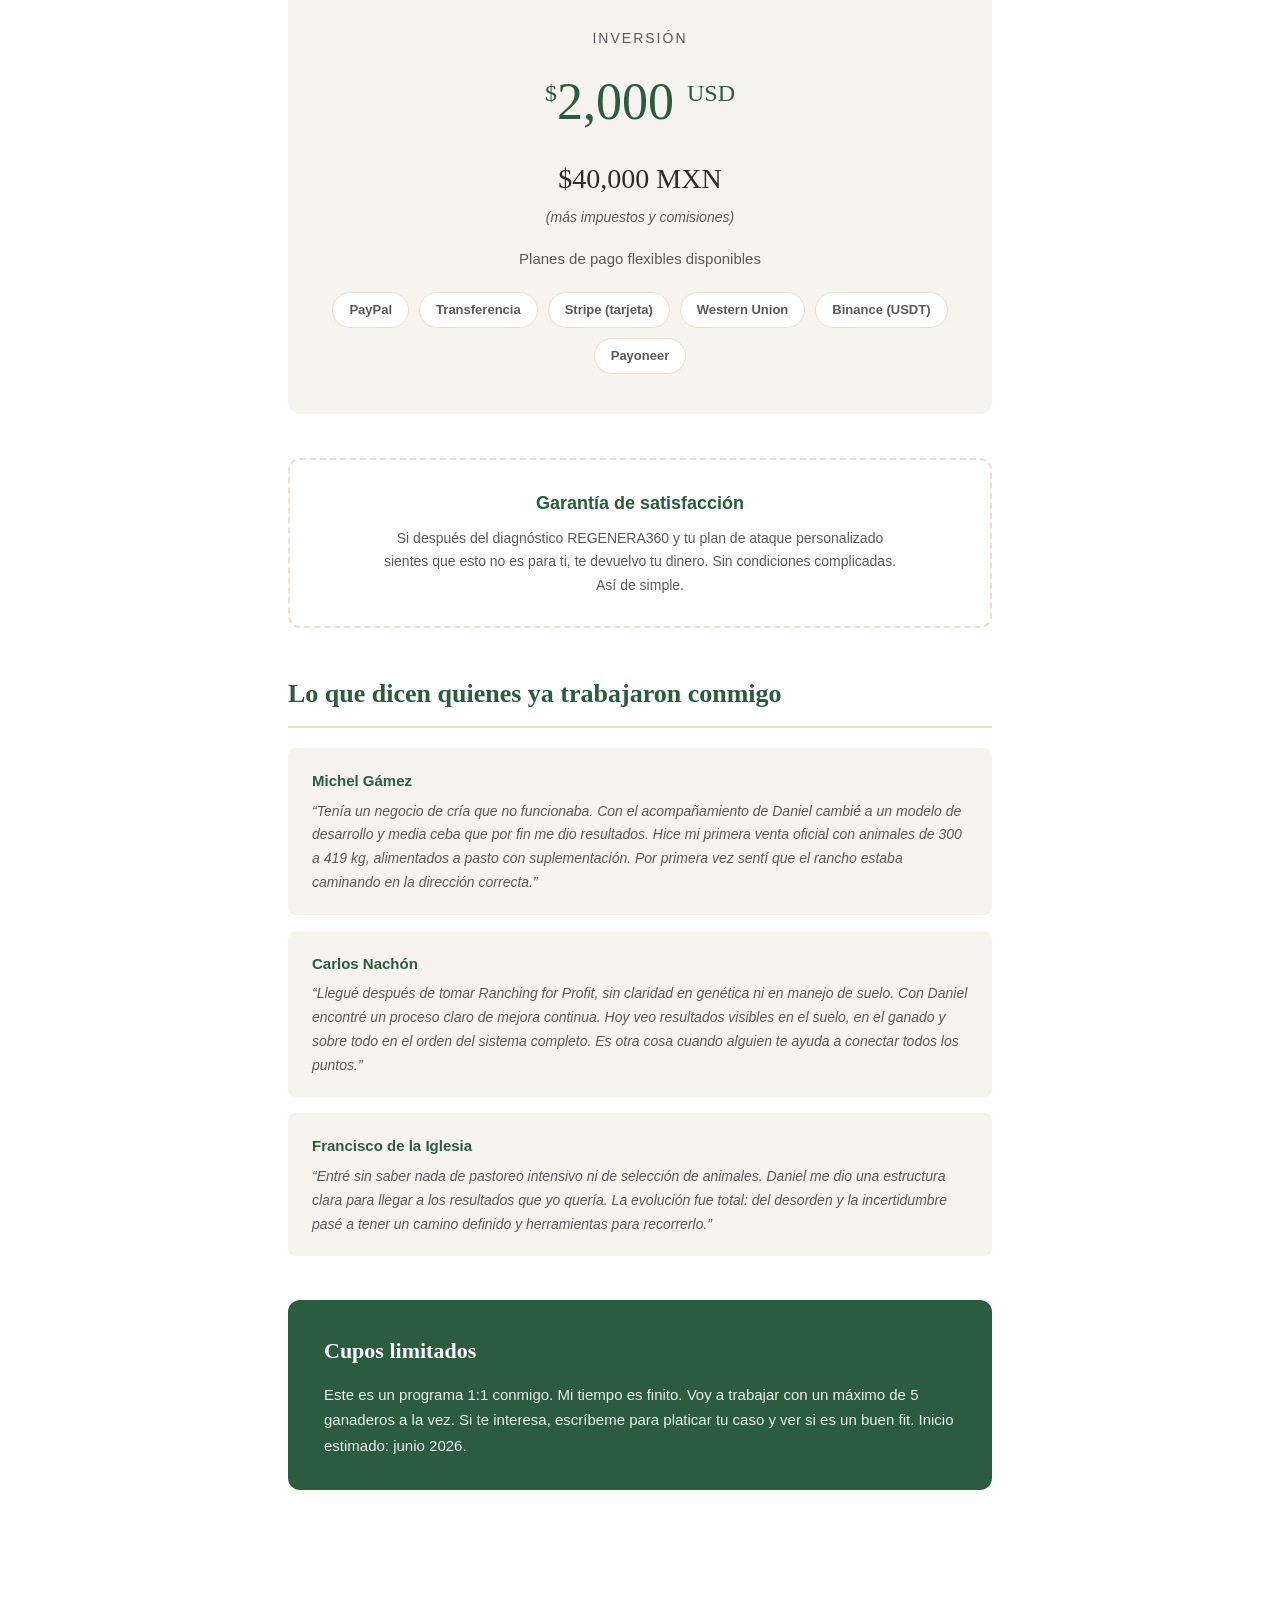
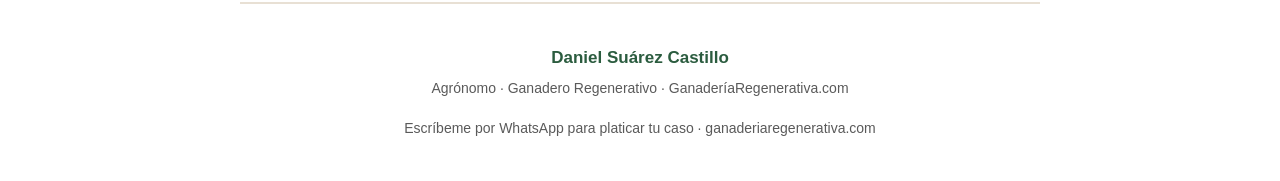
==== commit 2a6f057f: "Actualizar programa: 180 días, distribución de módulos y dinámica quincenal - Duración de 13 semanas" ====
--- a/index.html
+++ b/index.html
@@ -197,14 +197,14 @@
     <img src="logo-optimizado.png" alt="Del Saber al Hacer — Programa de Implementación de Ganadería Regenerativa">
   </div>
   <div class="subtitle">Acompañamiento 1:1 personalizado para implementar Ganadería Regenerativa en tu rancho.</div>
-  <div class="badge">13 semanas · 1 a 1 · 100% remoto</div>
+  <div class="badge">180 días · 1 a 1 · 100% remoto</div>
 </div>
 
 <div class="content">
 
   <div class="section">
     <div class="pitch">
-      Soy ganadero y agrónomo. Pasé 7 años haciendo ganadería convencional que solo me hundió, y 14 más aprendiendo a tropezones cómo hacer funcionar la ganadería regenerativa. Hoy conozco de primera mano a muchos ganaderos que heredaron o compraron tierra con la ilusión de construir algo bonito, pero el rancho les drena el sueldo, les roba los fines de semana y les genera más estrés que su trabajo en la ciudad. <strong>Yo los acompaño a voltear eso: en 13 semanas implementamos ganadería regenerativa de verdad, para que no les tome 20 años lo que pueden lograr con el acompañamiento correcto.</strong>
+      Soy ganadero y agrónomo. Pasé 7 años haciendo ganadería convencional que solo me hundió, y 14 más aprendiendo a tropezones cómo hacer funcionar la ganadería regenerativa. Hoy conozco de primera mano a muchos ganaderos que heredaron o compraron tierra con la ilusión de construir algo bonito, pero el rancho les drena el sueldo, les roba los fines de semana y les genera más estrés que su trabajo en la ciudad. <strong>Yo los acompaño a voltear eso: en 180 días implementamos ganadería regenerativa de verdad, para que no les tome 20 años lo que pueden lograr con el acompañamiento correcto.</strong>
     </div>
   </div>
 
@@ -220,7 +220,7 @@
       <div class="module-num">1</div>
       <div class="module-content">
         <h3>Mentalidad de Director + Repaso Técnico</h3>
-        <div class="weeks">Semana 1</div>
+        <div class="weeks">Semanas 1–2</div>
         <p>Montarte en el caballo de director general. Repaso express de los pilares de la ganadería regenerativa: pastoreo, genética, ecosincronía, suplementación, condición corporal. No es un curso: es refrescar las cartas sobre la mesa antes de jugar.</p>
       </div>
     </div>
@@ -229,7 +229,7 @@
       <div class="module-num">2</div>
       <div class="module-content">
         <h3>Diagnóstico REGENERA360</h3>
-        <div class="weeks">Semanas 2-3</div>
+        <div class="weeks">Semanas 3–4</div>
         <p>Radiografía completa de tu rancho: suelo, ganado, infraestructura, manejo, reproducción, costos. El resultado es un semáforo claro: verde (fortalezas), amarillo (atención) y rojo (urgente). A partir de aquí se diseña TU programa a la medida.</p>
       </div>
     </div>
@@ -238,7 +238,7 @@
       <div class="module-num">3</div>
       <div class="module-content">
         <h3>Módulos de Implementación Personalizados</h3>
-        <div class="weeks">Semanas 4-11 (orden según tu diagnóstico)</div>
+        <div class="weeks">Semanas 5–22 (orden según tu diagnóstico)</div>
         <p>Banco de módulos que se ordenan según tus prioridades: Evaluación Genética y Adaptación · Identificación de Improductivos · Pastoreo No Selectivo (protocolo de 32 días) · Planilla de Pastoreo · Ecosincronía Aplicada · Suplementación Ruminal. Cada módulo incluye material grabado, tareas de campo, herramientas de registro y protocolos paso a paso.</p>
       </div>
     </div>
@@ -247,19 +247,19 @@
       <div class="module-num">4</div>
       <div class="module-content">
         <h3>Consolidación + Plan Autónomo 90-180 días</h3>
-        <div class="weeks">Semanas 12-13</div>
+        <div class="weeks">Semanas 23–26</div>
         <p>Segundo diagnóstico para medir tu avance. Construimos juntos tu plan de trabajo para los siguientes 3 a 6 meses, con tareas, fechas, responsables e insumos. El objetivo no es el plan: es que aprendas a hacer el plan. Que vueles solo.</p>
       </div>
     </div>
   </div>
 
   <div class="section">
-    <h2>La dinámica semanal</h2>
-    <p style="margin-bottom:16px;">Cada semana consumes el material grabado, ejecutas las tareas de campo con las herramientas proporcionadas, y nos reunimos 1:1 por Zoom (30-60 min) para revisar avances, resolver dudas y ajustar el rumbo. Entre sesiones, comunicación directa por WhatsApp para lo que necesites.</p>
+    <h2>La dinámica quincenal</h2>
+    <p style="margin-bottom:16px;">Cada quincena consumes el material grabado, ejecutas las tareas de campo con las herramientas proporcionadas, y nos reunimos 1:1 por Zoom (30-60 min) para revisar avances, resolver dudas y ajustar el rumbo. Entre sesiones, comunicación directa por WhatsApp para lo que necesites.</p>
     
     <div class="highlight-box">
       <h3>Esto NO es un curso</h3>
-      <p>No vas a aprender teoría nueva. Vas a implementar lo que ya sabes. Cada semana tienes tareas concretas, herramientas de campo, fechas límite y alguien a quien rendirle cuentas. Es choque eléctrico con métricas.</p>
+      <p>No vas a aprender teoría nueva. Vas a implementar lo que ya sabes. Cada quincena tienes tareas concretas, herramientas de campo, fechas límite y alguien a quien rendirle cuentas. Es choque eléctrico con métricas.</p>
     </div>
   </div>
 
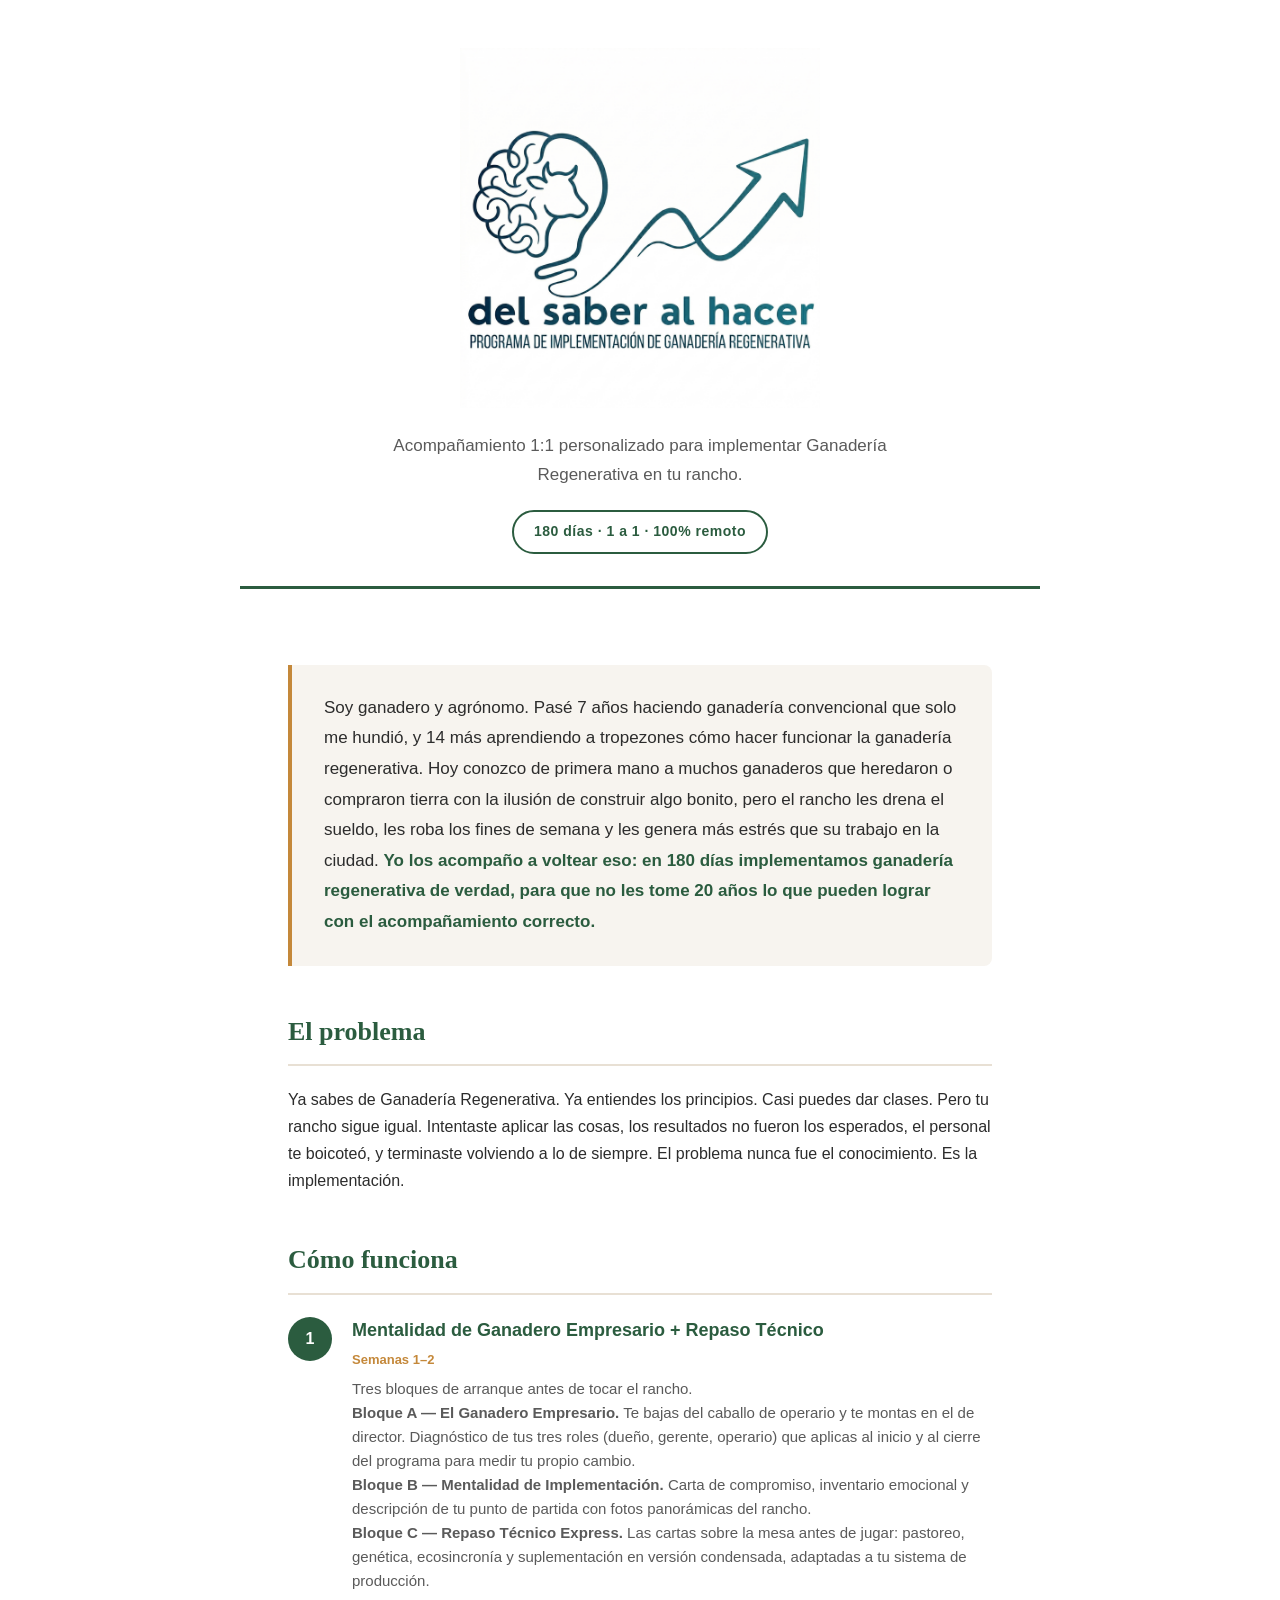
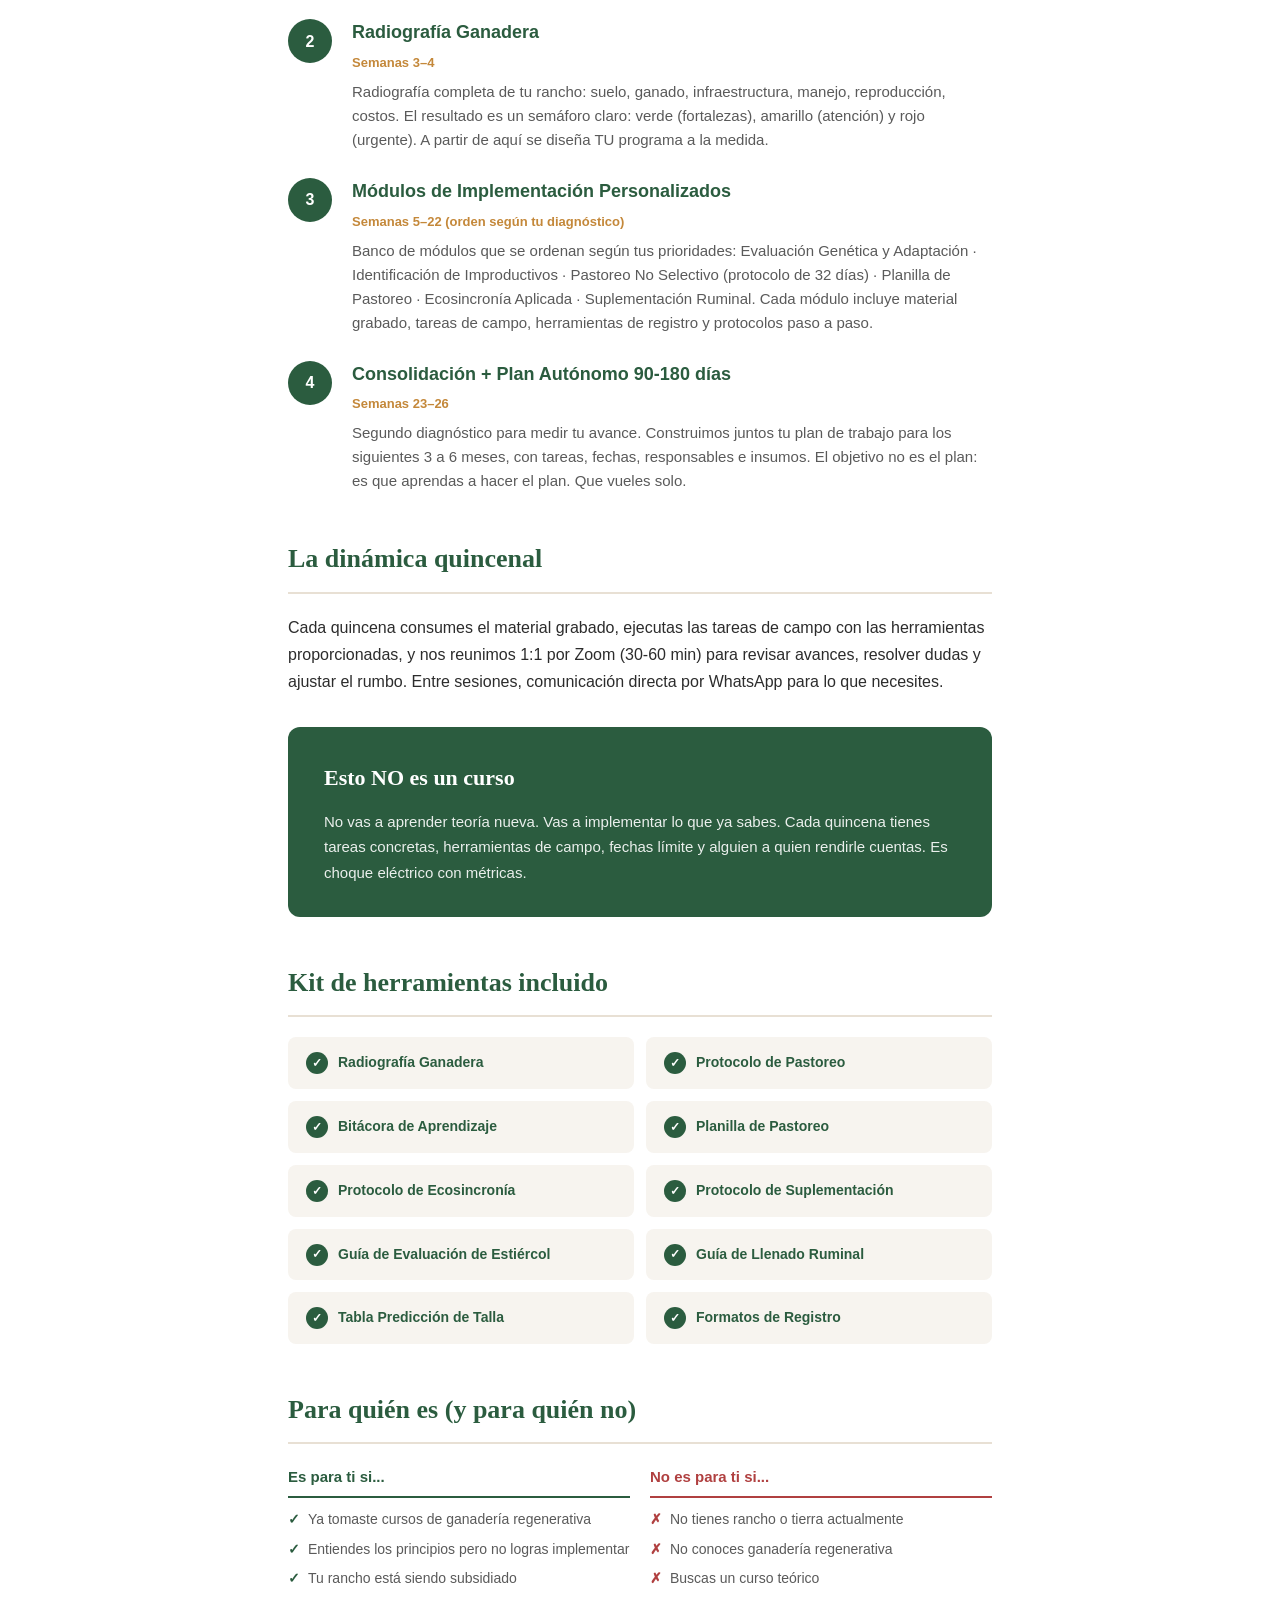
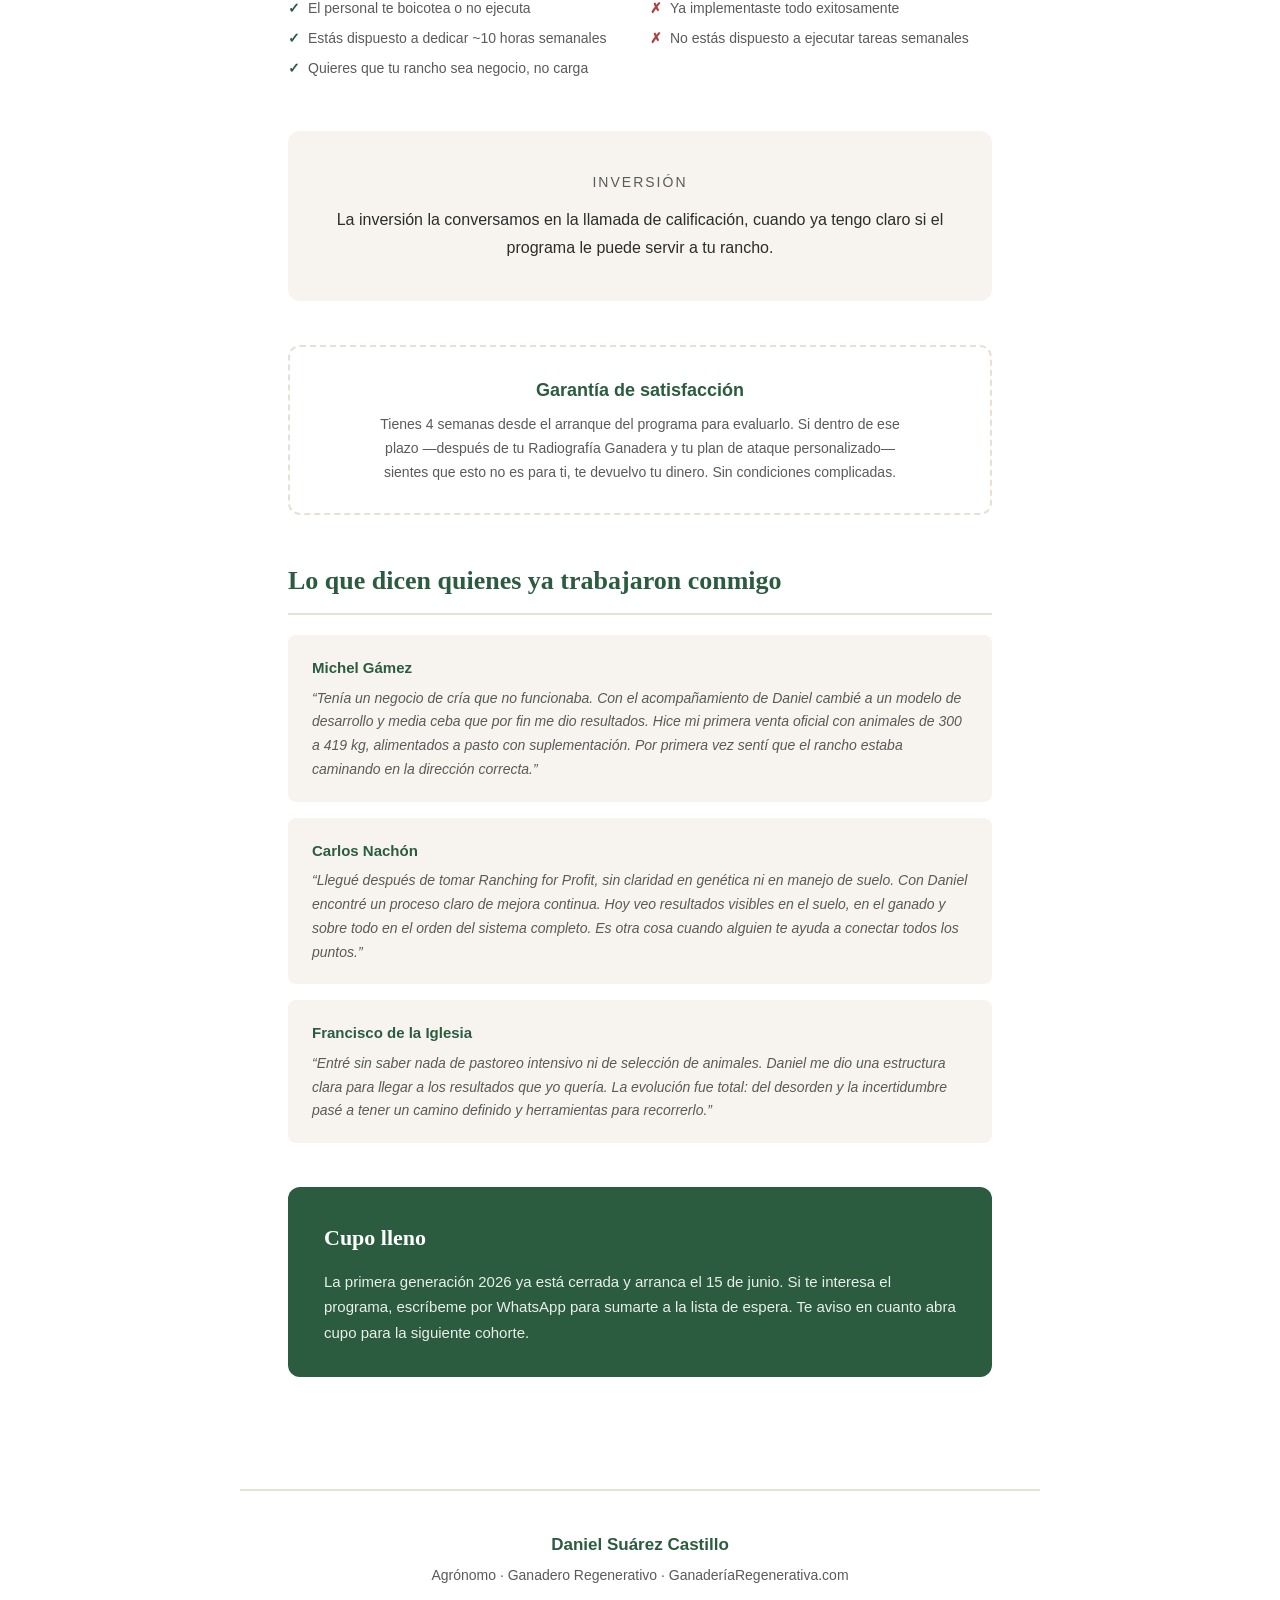
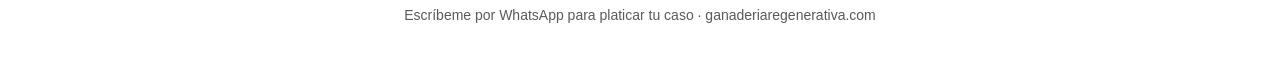
==== commit f2718d5b: "Actualizar contenido: renombrar módulos, quitar precio, cerrar cupo - Módulo 1: "Mentalidad de Ganad" ====
--- a/index.html
+++ b/index.html
@@ -219,16 +219,19 @@
     <div class="module">
       <div class="module-num">1</div>
       <div class="module-content">
-        <h3>Mentalidad de Director + Repaso Técnico</h3>
+        <h3>Mentalidad de Ganadero Empresario + Repaso Técnico</h3>
         <div class="weeks">Semanas 1–2</div>
-        <p>Montarte en el caballo de director general. Repaso express de los pilares de la ganadería regenerativa: pastoreo, genética, ecosincronía, suplementación, condición corporal. No es un curso: es refrescar las cartas sobre la mesa antes de jugar.</p>
+        <p>Tres bloques de arranque antes de tocar el rancho.</p>
+        <p><strong>Bloque A — El Ganadero Empresario.</strong> Te bajas del caballo de operario y te montas en el de director. Diagnóstico de tus tres roles (dueño, gerente, operario) que aplicas al inicio y al cierre del programa para medir tu propio cambio.</p>
+        <p><strong>Bloque B — Mentalidad de Implementación.</strong> Carta de compromiso, inventario emocional y descripción de tu punto de partida con fotos panorámicas del rancho.</p>
+        <p><strong>Bloque C — Repaso Técnico Express.</strong> Las cartas sobre la mesa antes de jugar: pastoreo, genética, ecosincronía y suplementación en versión condensada, adaptadas a tu sistema de producción.</p>
       </div>
     </div>
 
     <div class="module">
       <div class="module-num">2</div>
       <div class="module-content">
-        <h3>Diagnóstico REGENERA360</h3>
+        <h3>Radiografía Ganadera</h3>
         <div class="weeks">Semanas 3–4</div>
         <p>Radiografía completa de tu rancho: suelo, ganado, infraestructura, manejo, reproducción, costos. El resultado es un semáforo claro: verde (fortalezas), amarillo (atención) y rojo (urgente). A partir de aquí se diseña TU programa a la medida.</p>
       </div>
@@ -266,7 +269,7 @@
   <div class="section">
     <h2>Kit de herramientas incluido</h2>
     <div class="tools-grid">
-      <div class="tool-item">Diagnóstico REGENERA360</div>
+      <div class="tool-item">Radiografía Ganadera</div>
       <div class="tool-item">Protocolo de Pastoreo</div>
       <div class="tool-item">Bitácora de Aprendizaje</div>
       <div class="tool-item">Planilla de Pastoreo</div>
@@ -309,25 +312,14 @@
   <div class="section">
     <div class="price-section">
       <div class="label">Inversión</div>
-      <div class="price"><span>$</span>2,000 <span>USD</span></div>
-      <div class="price-alt">$40,000 MXN</div>
-      <div class="note-tax">(más impuestos y comisiones)</div>
-      <div class="note">Planes de pago flexibles disponibles</div>
-      <div class="payment-methods">
-        <span>PayPal</span>
-        <span>Transferencia</span>
-        <span>Stripe (tarjeta)</span>
-        <span>Western Union</span>
-        <span>Binance (USDT)</span>
-        <span>Payoneer</span>
-      </div>
+      <p style="font-size:16px; color:var(--text); margin-top:12px;">La inversión la conversamos en la llamada de calificación, cuando ya tengo claro si el programa le puede servir a tu rancho.</p>
     </div>
   </div>
 
   <div class="section">
     <div class="guarantee">
       <h3>Garantía de satisfacción</h3>
-      <p>Si después del diagnóstico REGENERA360 y tu plan de ataque personalizado sientes que esto no es para ti, te devuelvo tu dinero. Sin condiciones complicadas. Así de simple.</p>
+      <p>Tienes 4 semanas desde el arranque del programa para evaluarlo. Si dentro de ese plazo —después de tu Radiografía Ganadera y tu plan de ataque personalizado— sientes que esto no es para ti, te devuelvo tu dinero. Sin condiciones complicadas.</p>
     </div>
   </div>
 
@@ -349,8 +341,8 @@
 
   <div class="section">
     <div class="highlight-box">
-      <h3>Cupos limitados</h3>
-      <p>Este es un programa 1:1 conmigo. Mi tiempo es finito. Voy a trabajar con un máximo de 5 ganaderos a la vez. Si te interesa, escríbeme para platicar tu caso y ver si es un buen fit. Inicio estimado: junio 2026.</p>
+      <h3>Cupo lleno</h3>
+      <p>La primera generación 2026 ya está cerrada y arranca el 15 de junio. Si te interesa el programa, escríbeme por WhatsApp para sumarte a la lista de espera. Te aviso en cuanto abra cupo para la siguiente cohorte.</p>
     </div>
   </div>
 
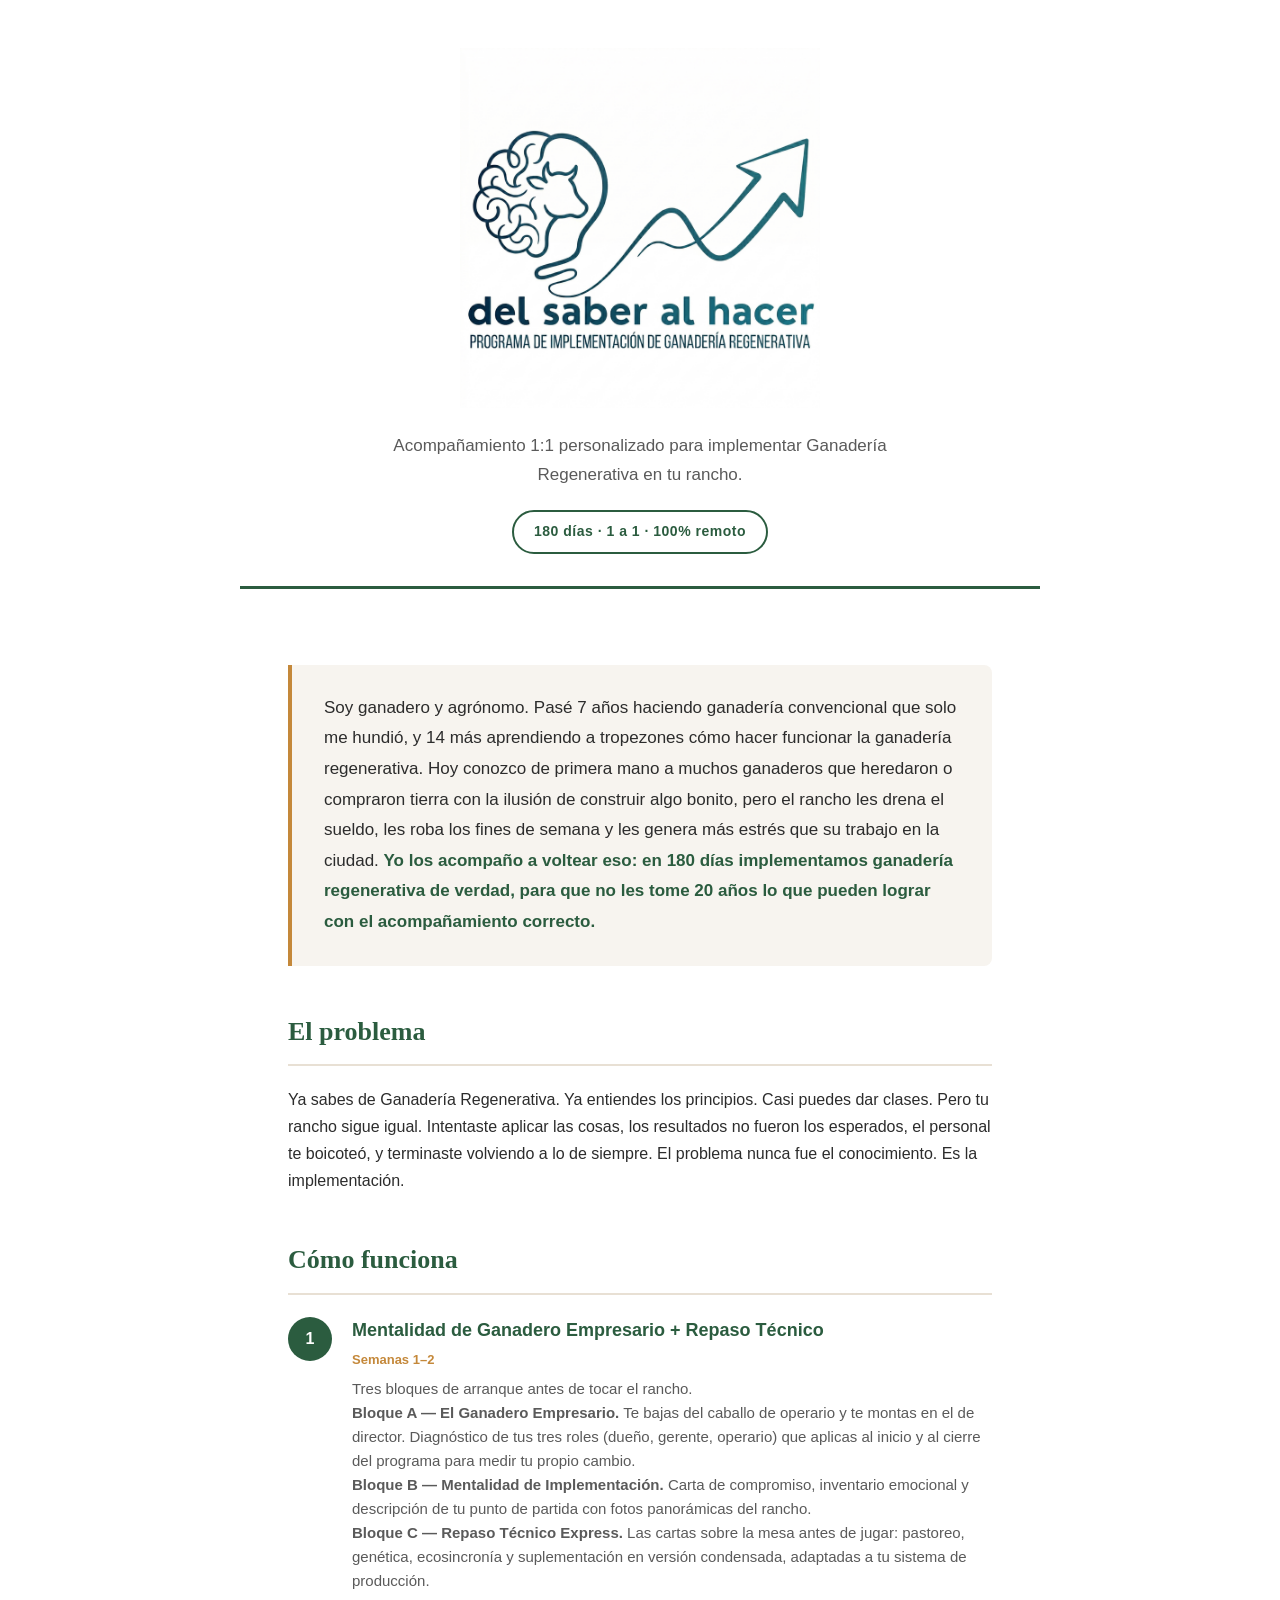
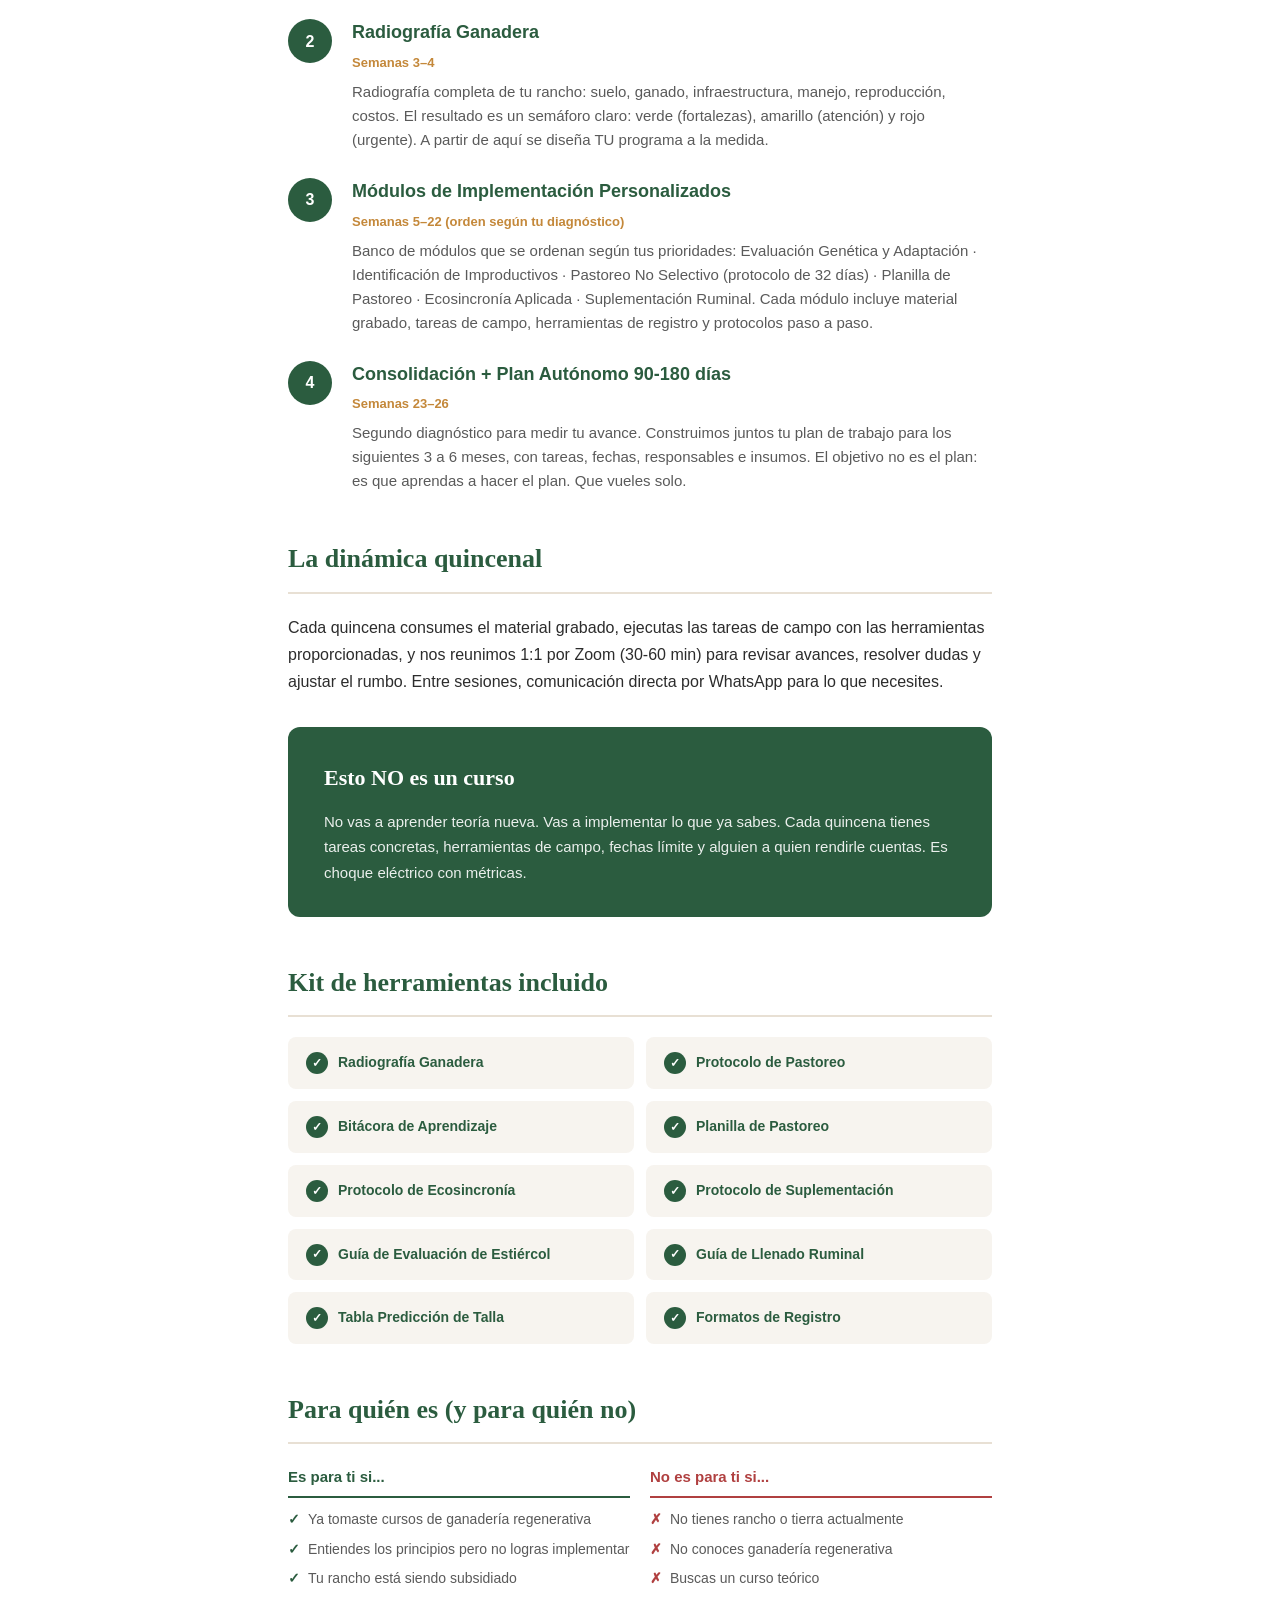
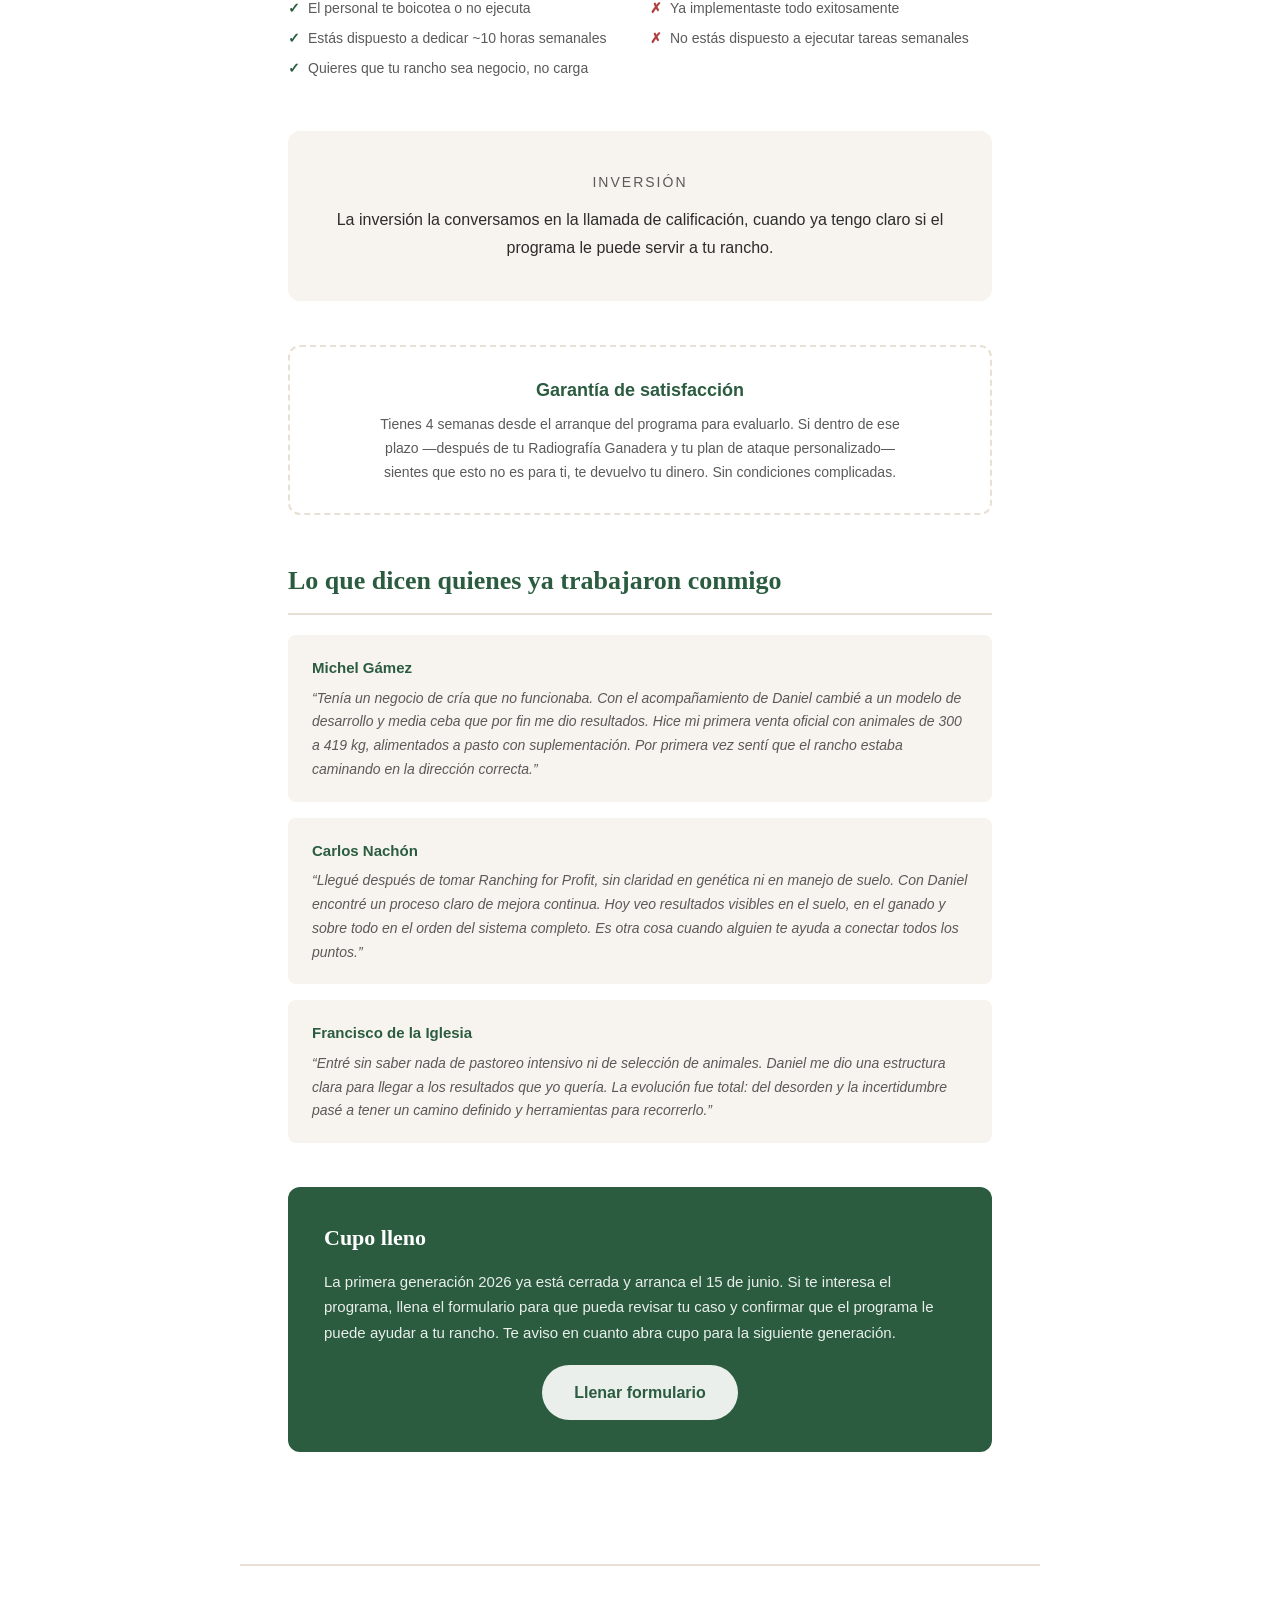
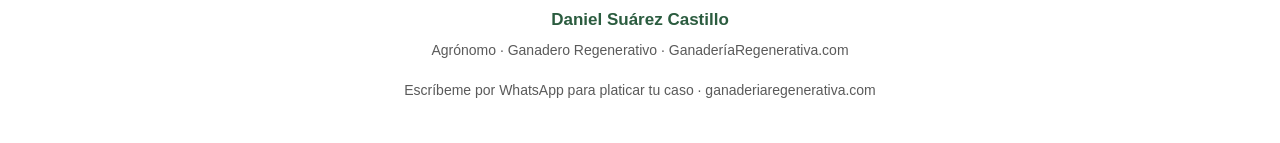
==== commit ad487cde: "Agregar formulario de lista de espera en sección Cupo lleno Co-Authored-By: Claude Opus 4.6 (1M cont" ====
--- a/index.html
+++ b/index.html
@@ -342,7 +342,8 @@
   <div class="section">
     <div class="highlight-box">
       <h3>Cupo lleno</h3>
-      <p>La primera generación 2026 ya está cerrada y arranca el 15 de junio. Si te interesa el programa, escríbeme por WhatsApp para sumarte a la lista de espera. Te aviso en cuanto abra cupo para la siguiente cohorte.</p>
+      <p>La primera generación 2026 ya está cerrada y arranca el 15 de junio. Si te interesa el programa, llena el formulario para que pueda revisar tu caso y confirmar que el programa le puede ayudar a tu rancho. Te aviso en cuanto abra cupo para la siguiente generación.</p>
+      <p style="margin-top:20px; text-align:center;"><a href="https://forms.gle/zyB5bn8BEouAdMPZ7" target="_blank" style="display:inline-block; padding:14px 32px; background:white; color:var(--green); font-weight:700; font-size:16px; border-radius:100px; text-decoration:none;">Llenar formulario</a></p>
     </div>
   </div>
 
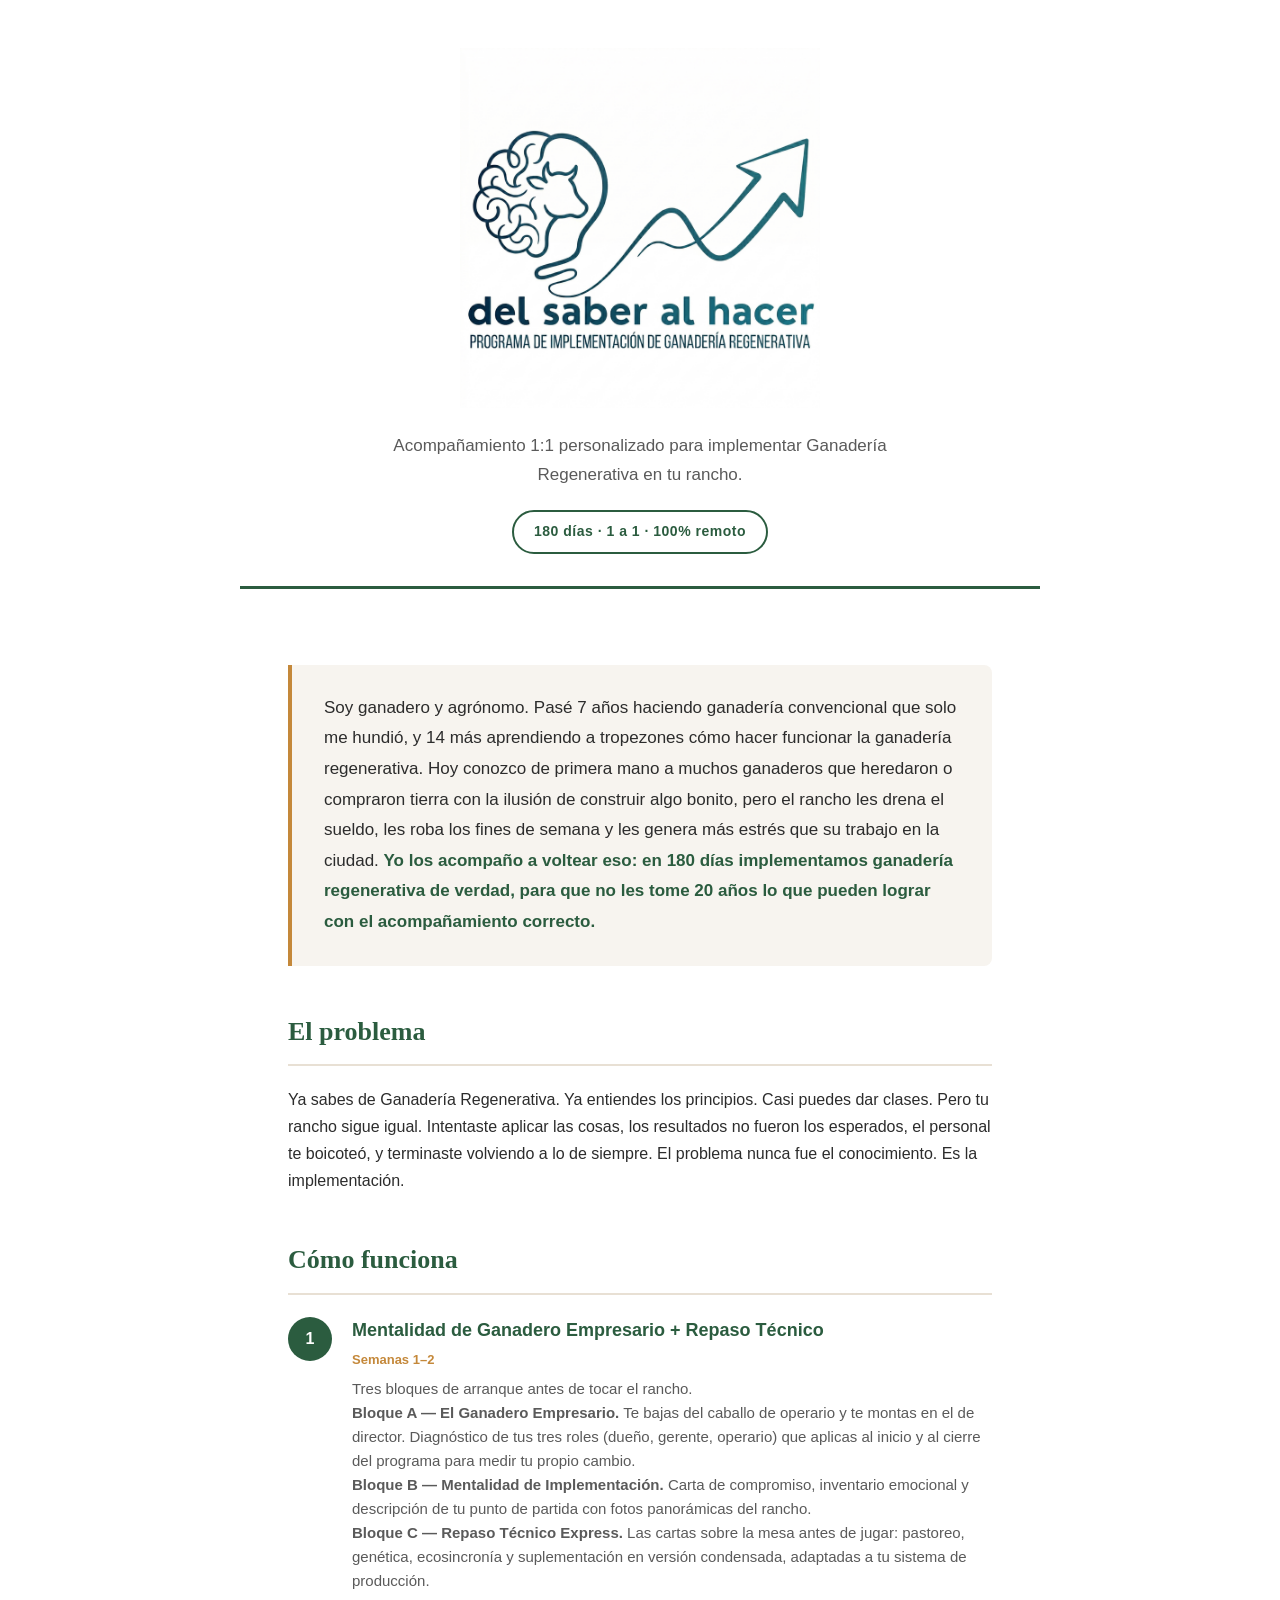
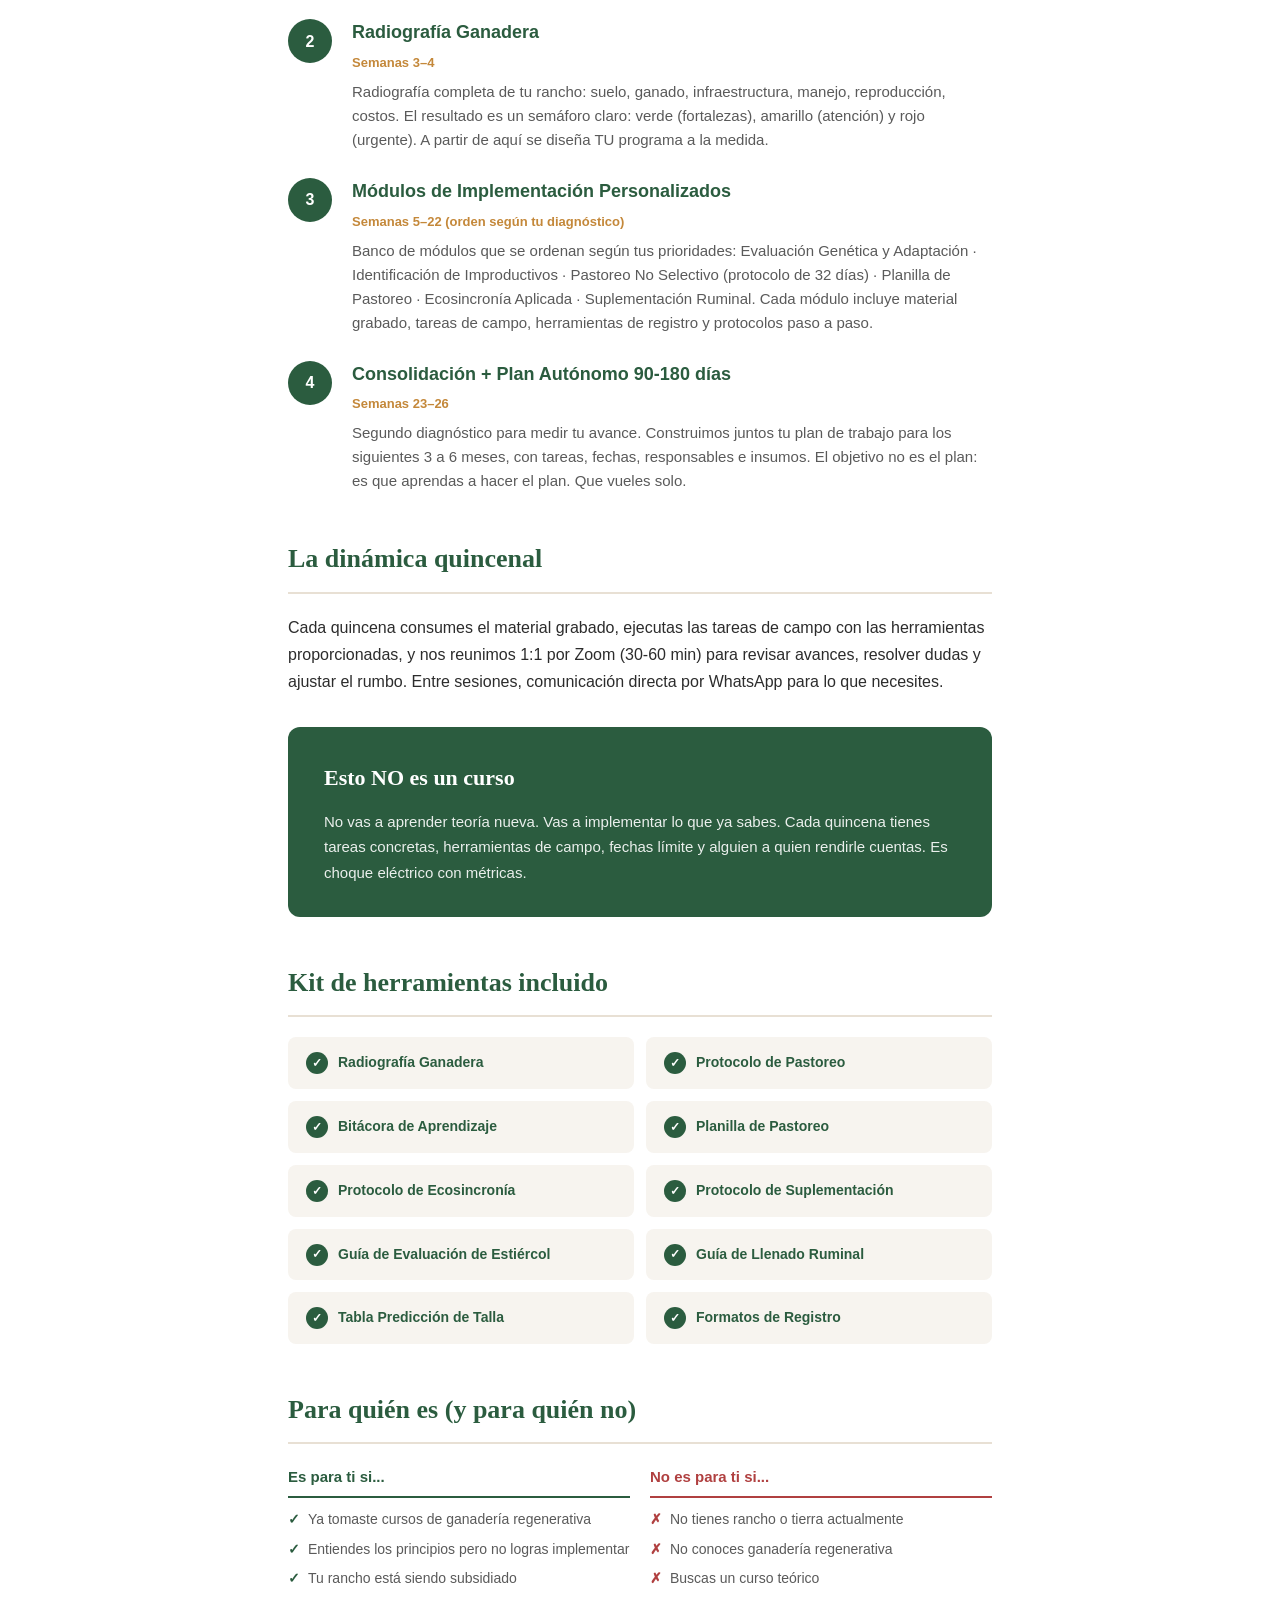
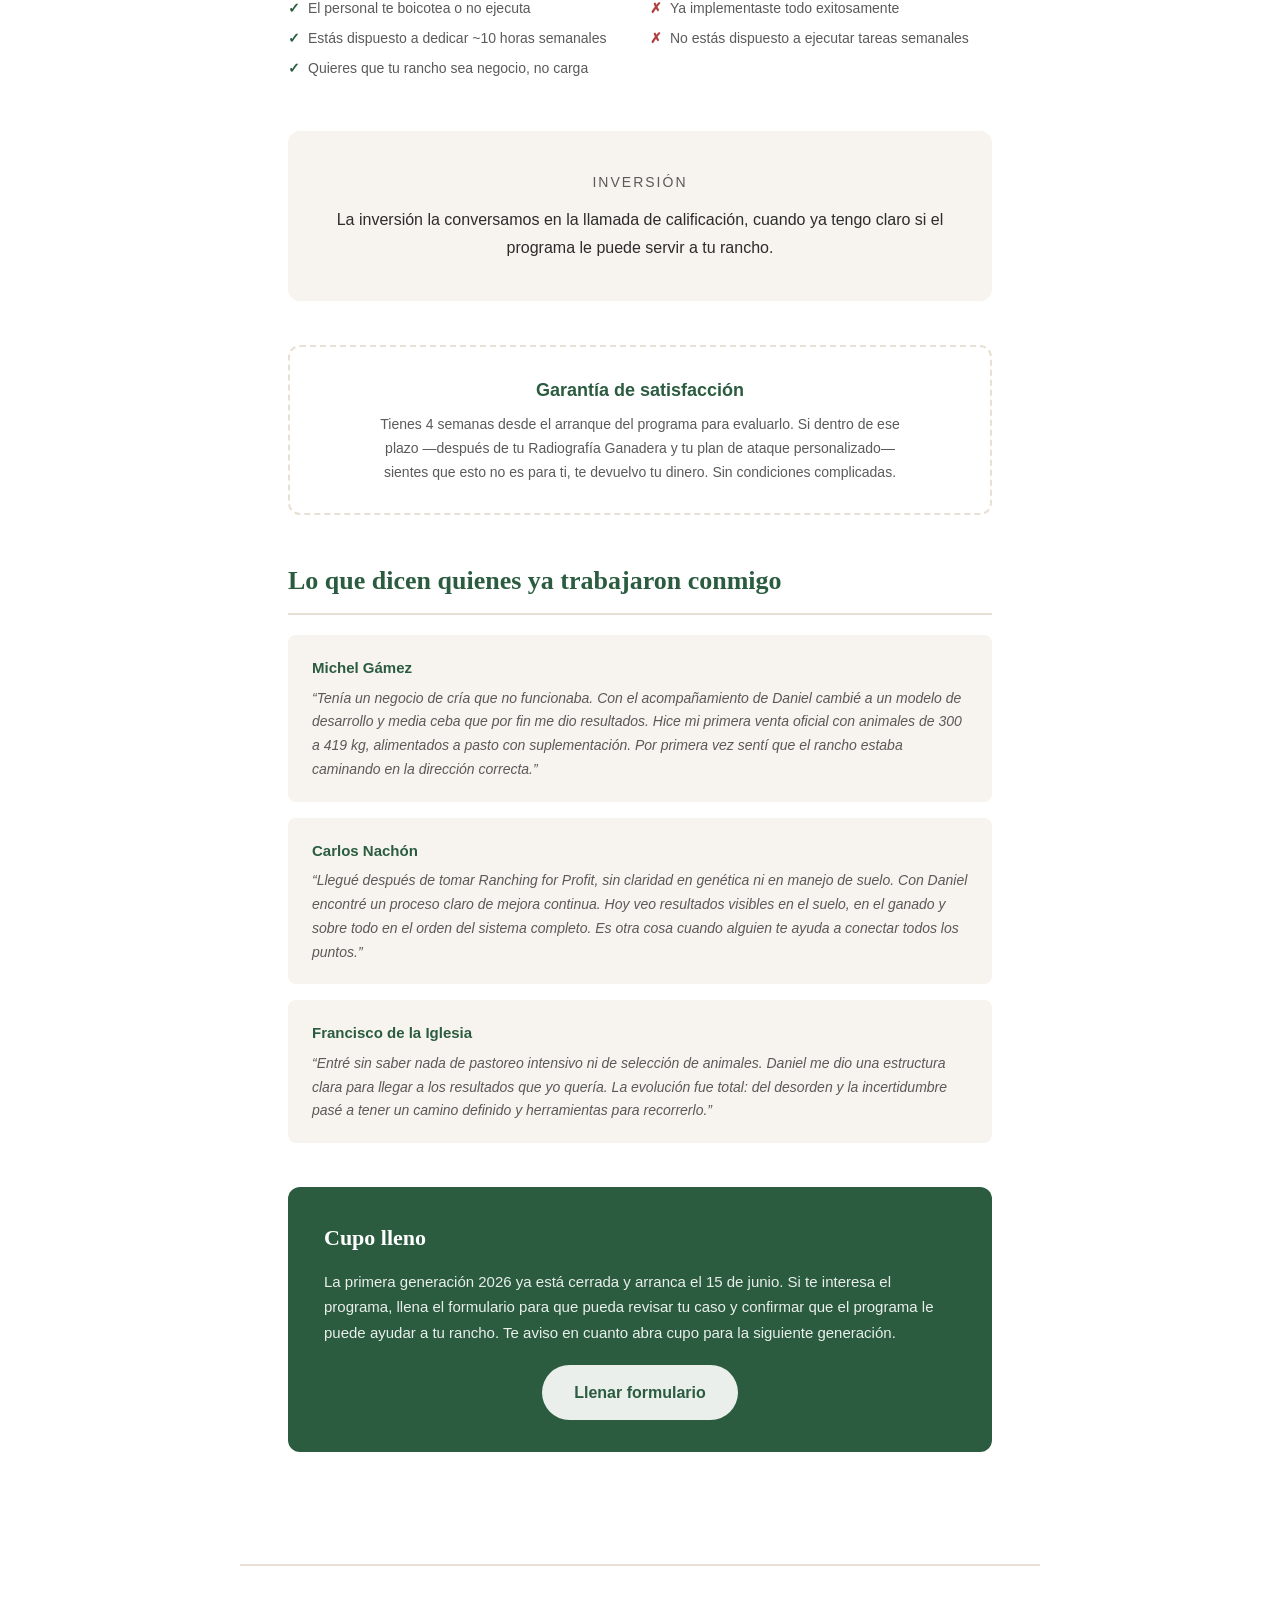
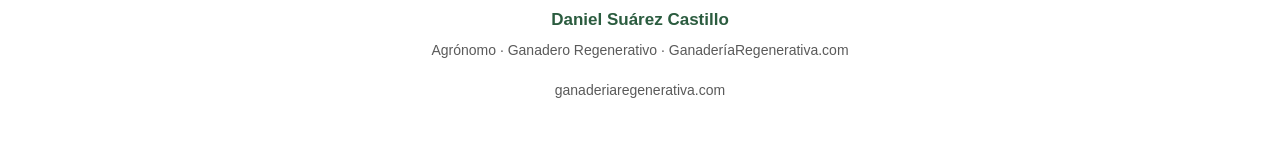
==== commit 5c7ce81c: "Quitar mención de WhatsApp del footer Co-Authored-By: Claude Opus 4.6 (1M context) <noreply@anthropi" ====
--- a/index.html
+++ b/index.html
@@ -352,7 +352,7 @@
 <div class="footer">
   <div class="author">Daniel Suárez Castillo</div>
   <div class="role">Agrónomo · Ganadero Regenerativo · GanaderíaRegenerativa.com</div>
-  <div class="contact">Escríbeme por WhatsApp para platicar tu caso · ganaderiaregenerativa.com</div>
+  <div class="contact">ganaderiaregenerativa.com</div>
 </div>
 
 </body>
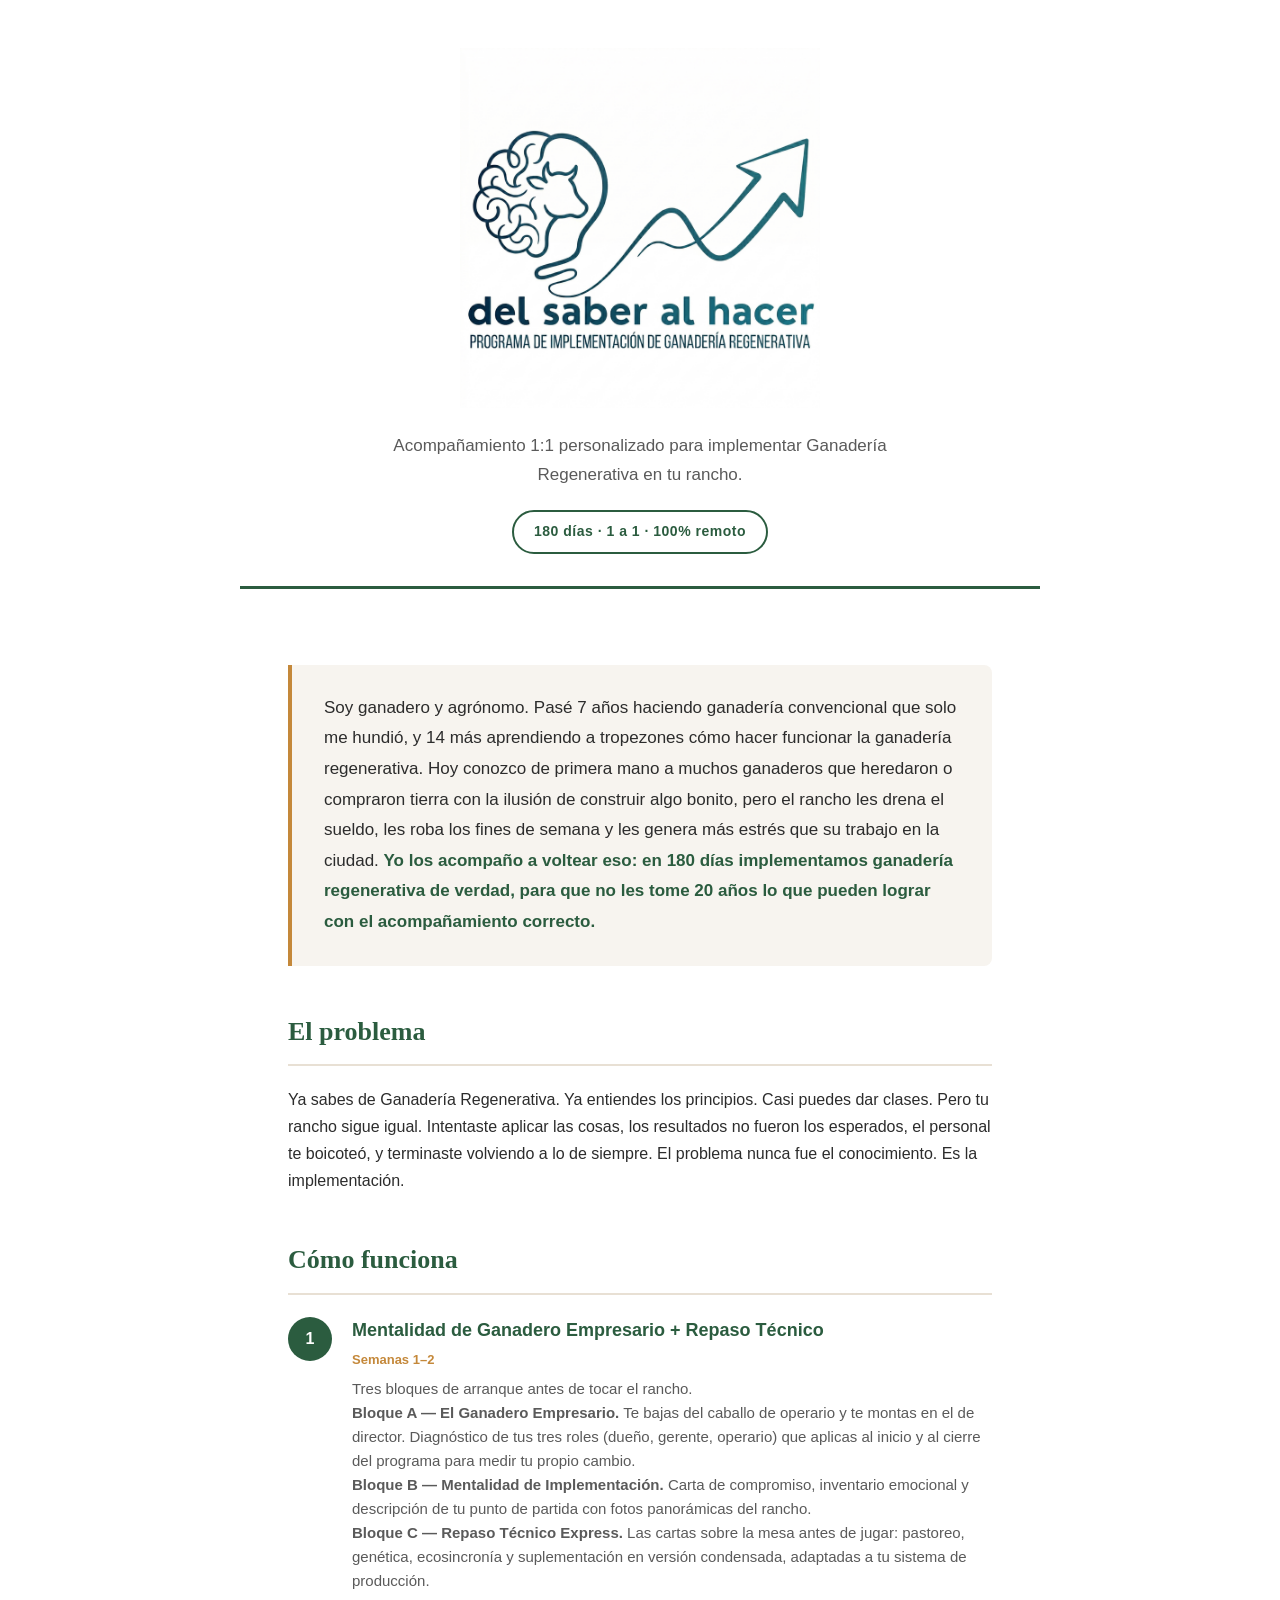
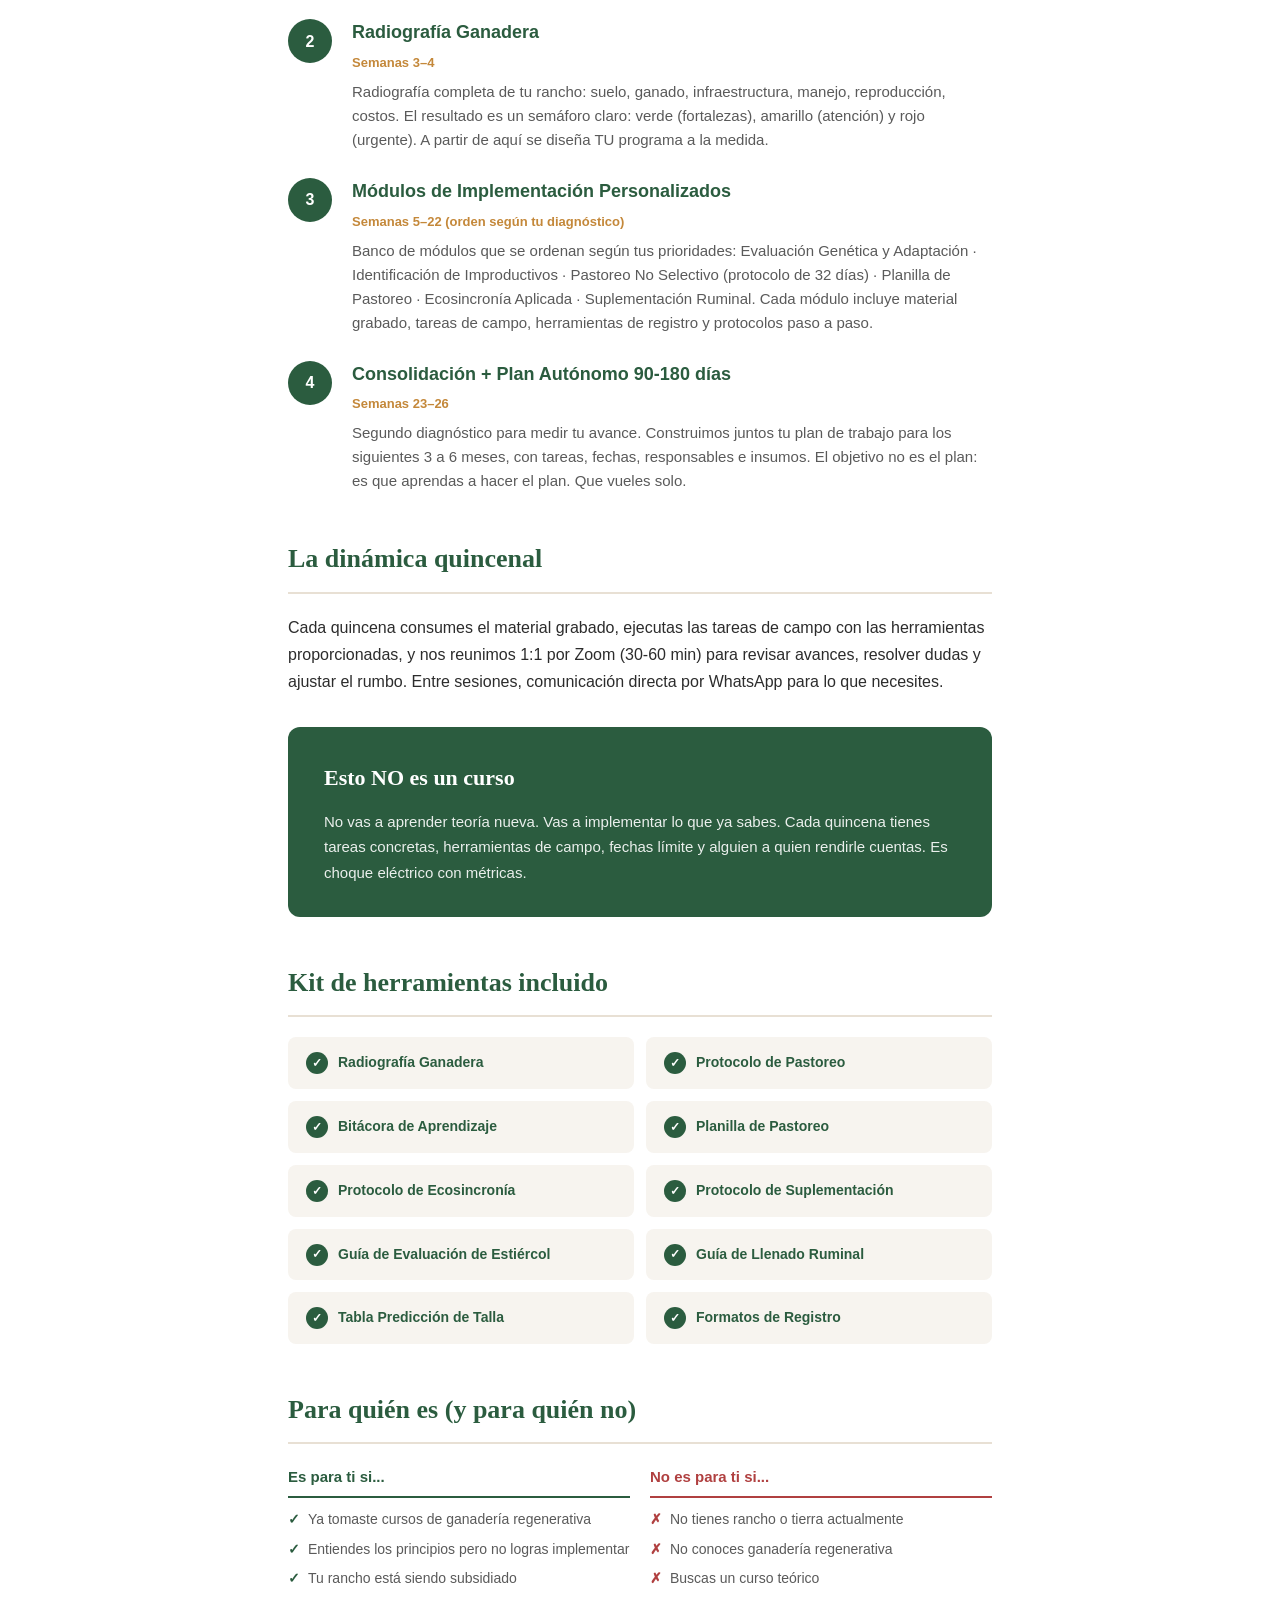
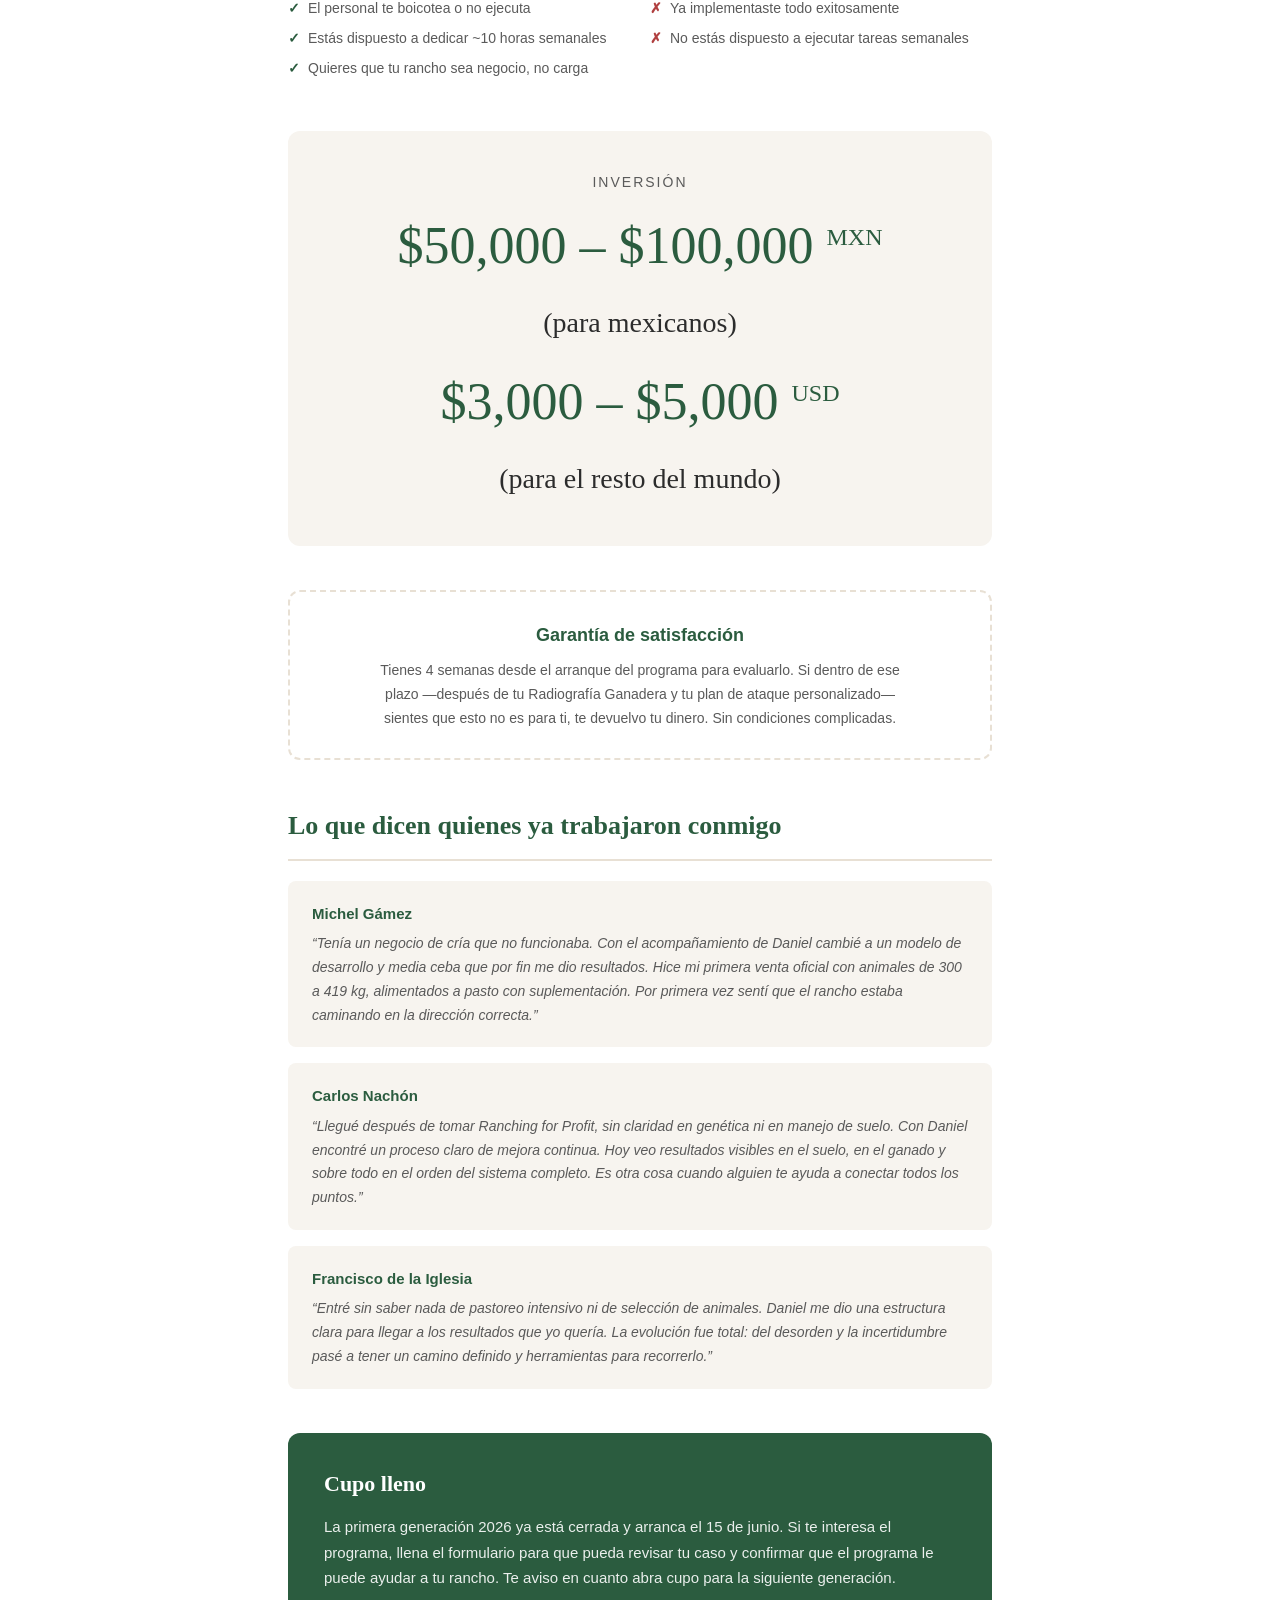
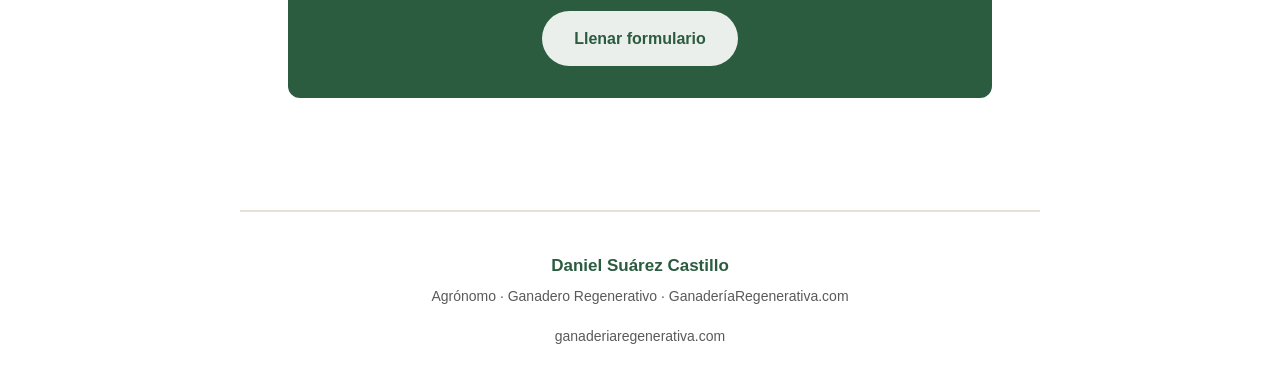
==== commit 1c81148f: "Actualizar sección de inversión con rangos de precio MXN y USD Co-Authored-By: Claude Opus 4.6 (1M c" ====
--- a/index.html
+++ b/index.html
@@ -312,7 +312,10 @@
   <div class="section">
     <div class="price-section">
       <div class="label">Inversión</div>
-      <p style="font-size:16px; color:var(--text); margin-top:12px;">La inversión la conversamos en la llamada de calificación, cuando ya tengo claro si el programa le puede servir a tu rancho.</p>
+      <div class="price">$50,000 – $100,000 <span>MXN</span></div>
+      <div class="price-alt">(para mexicanos)</div>
+      <div class="price" style="margin-top:12px;">$3,000 – $5,000 <span>USD</span></div>
+      <div class="price-alt">(para el resto del mundo)</div>
     </div>
   </div>
 
